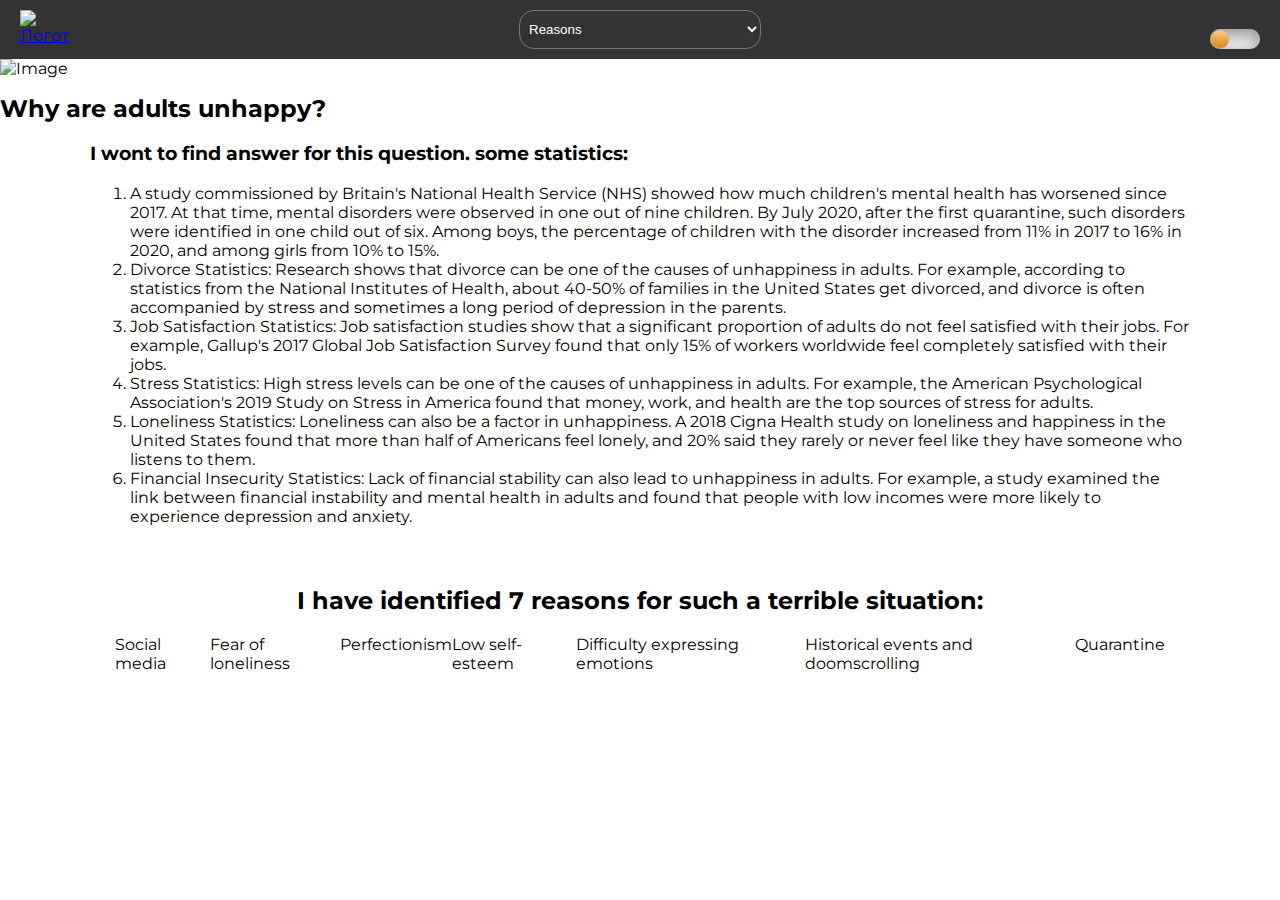
==== index.html @ 1b866ad2 "debag" ====
<!DOCTYPE html>
<html lang="en">
  <head>
    <meta charset="UTF-8" />
    <meta name="viewport" content="width=device-width, initial-scale=1.0" />
    <link rel="stylesheet" href="normalize.css" />
    <link
      href="https://fonts.googleapis.com/css2?family=Montserrat:ital,wght@0,100..900;1,100..900&display=swap"
      rel="stylesheet"
    />
    <link rel="stylesheet" href="style.css" />
    <link rel="icon" href="img/favicon2.png" type="image/png" />

    <script src="https://unpkg.com/scrollreveal"></script>

    <title>Home</title>
  </head>
  <body>
    <header>
      <div class="header_logo">
        <a href="index.html"
          ><img src="img/header_logo.png" alt="Логотип" class="logo"
        /></a>
      </div>
      <div class="header__menu">
        <select
          class="header__select"
          onchange="window.open(this.value,'_blank')"
        >
          <option value="#" class="header__select__name">Reasons</option>
          <option value="page/social.html">Social media</option>
          <option value="page/loneliness.html">Fear of loneliness</option>
          <option value="page/perfectionism.html">Perfectionism</option>
          <option value="page/selfEsteem.html">Low self-esteem</option>
          <option value="page/emotions.html">
            Difficulty expressing emotions
          </option>
          <option value="page/events.html">
            Historical events and doomscrolling
          </option>
        </select>
      </div>
      <div class="toggle-container">
        <input type="checkbox" id="darkModeToggle" />
        <label for="darkModeToggle"></label>
      </div>
    </header>
    <div class="baner">
      <div class="baner__img">
        <img src="img/img1.png" alt="Image" />
      </div>
      <div class="baner__text">
        <h1>Why are adults unhappy?</h1>
      </div>
    </div>

    <div class="main">
      <div class="block">
        <h3 class="block__header">
          I wont to find answer for this question. some statistics:
        </h3>
        <ol class="block__list">
          <li>
            A study commissioned by Britain's National Health Service (NHS)
            showed how much children's mental health has worsened since 2017. At
            that time, mental disorders were observed in one out of nine
            children. By July 2020, after the first quarantine, such disorders
            were identified in one child out of six. Among boys, the percentage
            of children with the disorder increased from 11% in 2017 to 16% in
            2020, and among girls from 10% to 15%.
          </li>
          <li>
            Divorce Statistics: Research shows that divorce can be one of the
            causes of unhappiness in adults. For example, according to
            statistics from the National Institutes of Health, about 40-50% of
            families in the United States get divorced, and divorce is often
            accompanied by stress and sometimes a long period of depression in
            the parents.
          </li>
          <li>
            Job Satisfaction Statistics: Job satisfaction studies show that a
            significant proportion of adults do not feel satisfied with their
            jobs. For example, Gallup's 2017 Global Job Satisfaction Survey
            found that only 15% of workers worldwide feel completely satisfied
            with their jobs.
          </li>
          <li>
            Stress Statistics: High stress levels can be one of the causes of
            unhappiness in adults. For example, the American Psychological
            Association's 2019 Study on Stress in America found that money,
            work, and health are the top sources of stress for adults.
          </li>
          <li>
            Loneliness Statistics: Loneliness can also be a factor in
            unhappiness. A 2018 Cigna Health study on loneliness and happiness
            in the United States found that more than half of Americans feel
            lonely, and 20% said they rarely or never feel like they have
            someone who listens to them.
          </li>
          <li>
            Financial Insecurity Statistics: Lack of financial stability can
            also lead to unhappiness in adults. For example, a study examined
            the link between financial instability and mental health in adults
            and found that people with low incomes were more likely to
            experience depression and anxiety.
          </li>
        </ol>
      </div>

      <div class="sections">
        <h2 class="sections__text">
          I have identified 7 reasons for such a terrible situation:
        </h2>
        <div class="sections__list">
          <a href="page/social.html" class="section">Social media</a>
          <a href="page/loneliness.html" class="section">Fear of loneliness</a>
          <a href="page/perfectionism.html" class="section">Perfectionism</a>
          <a href="page/selfEsteem.html" class="section">Low self-esteem</a>
          <a href="page/emotions.html" class="section"
            >Difficulty expressing emotions</a
          >
          <a href="page/events.html" class="section"
            >Historical events and doomscrolling</a
          >
          <a href="page/quarantine.html" class="section">Quarantine</a>
        </div>
      </div>
    </div>
    <script src="script.js"></script>
  </body>
</html>
---- style.css ----
html.sr .load-hidden {
  visibility: hidden;
}

body {
  font-family: "Montserrat", sans-serif;
  font-optical-sizing: auto;
  font-weight: 400;
  font-style: normal;
  margin: 0;
  padding: 0;
  transition: background-color 0.5s ease;
}

img {
  max-width: 100%;
}

/* Header */

header {
  background-color: #333;
  color: #fff;
  padding: 10px 20px;
  display: flex;
  justify-content: space-between;
}
.header_logo {
  max-width: 50px;
  height: auto;
  cursor: pointer;
}

.header__menu {
  display: flex;
}
.header__select {
  background-color: #333;
  color: #fff;
  border-radius: 15px;
  padding: 5px;
}

.header__select option {
  margin-bottom: 10px;
}

/* dark mode */

.toggle-container label {
  width: 50px;
  height: 20px;
  position: relative;
  display: block;
  background: #ebebeb;
  border-radius: 200px;
  box-shadow: inset 0px 5px 15px rgba(0, 0, 0, 0.4),
    inset 0px -5px 15px rgba(255, 255, 255, 0.4);
  cursor: pointer;
  transition: 0.3s;
}
.toggle-container label:after {
  content: "";
  width: 18px;
  height: 18px;
  position: absolute;
  top: 1px;
  left: 1px;
  background: linear-gradient(180deg, #ffcc89, #d8860b);
  border-radius: 180px;
  box-shadow: 0px 1px 1px rgba(0, 0, 0, 0.2);
  transition: 0.3s;
}
.toggle-container input {
  width: 0;
  height: 0;
  visibility: hidden;
}

.toggle-container input:checked + label {
  background: #242424;
}

.toggle-container input:checked + label:after {
  left: 49px;
  transform: translateX(-100%);
  background: linear-gradient(180deg, #777, #3a3a3a);
}
.dark-mode {
  background-color: #222;
  color: #fff;
}
.dark-mode a {
  color: white;
}

/* main */
.main {
  max-width: 1100px;
  margin: 0 auto;
}

/* banner */
.baner {
}
.baner__img {
  height: auto;
}
.baner__img img {
  width: 100%;
}

.baner__text {
  color: black;
  z-index: 2;
}

@media screen {
  .baner__text {
    font-size: 12px;
  }
}

/* statistics */
.statistics {
  padding: 25px;
}
.statistics ol {
  max-width: 70%;
}
.statistics li {
  font-size: 16px;
  margin-bottom: 10px;
  line-height: 24px;
}

/* sections */

.sections {
  padding: 25px;
}
.sections__text {
  text-align: center;
}
.sections__list {
  display: flex;
  justify-content: space-between;
  margin: 20px 0;
}

.section {
  color: black;
  text-decoration: none;
  transition: text-decoration 0.5s ease;
}

.section:hover {
  text-decoration: underline;
}

/* block text */
.block-text {
  margin-top: 50px;
  line-height: 24px;
  letter-spacing: 0%;
  text-align: left;
}
.block-text h2 {
  font-size: 26px;
}
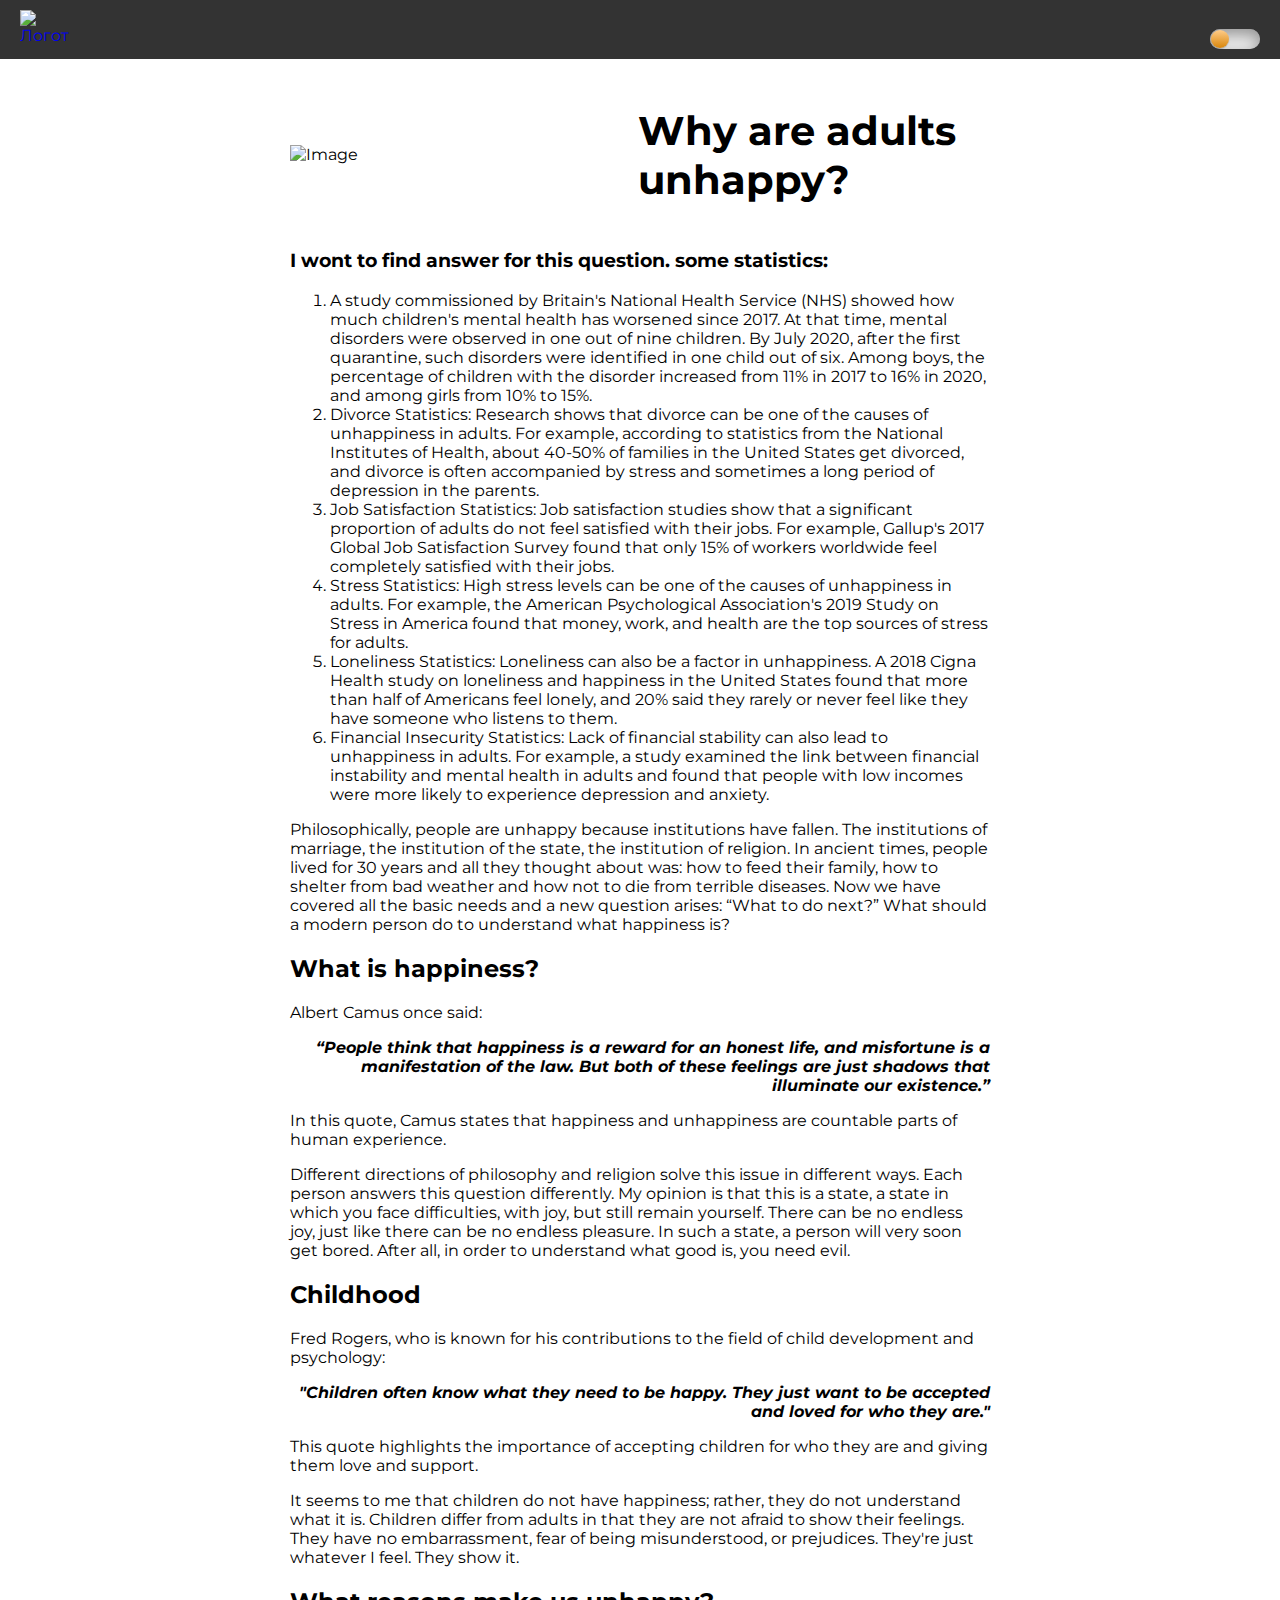
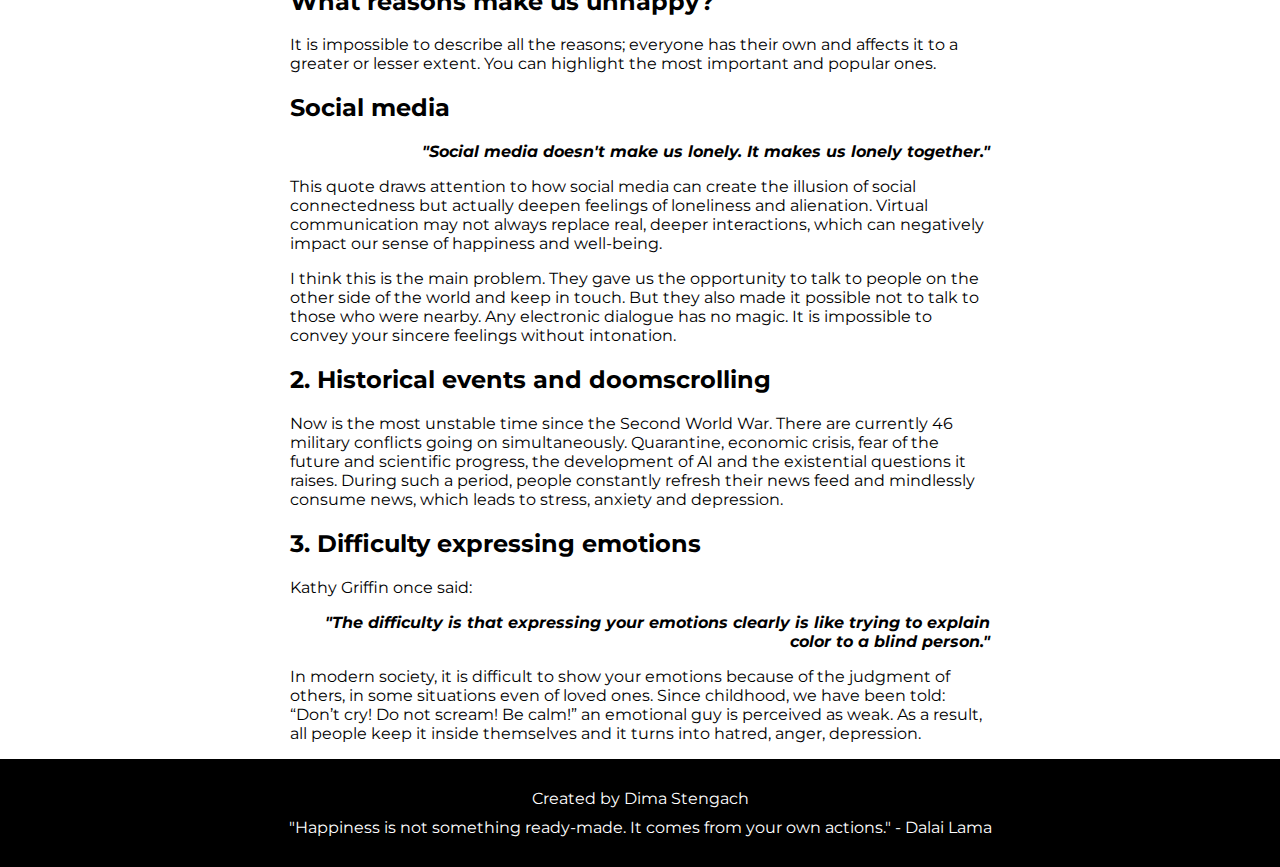
==== commit baba6c8e: "add new item" ====
--- a/index.html
+++ b/index.html
@@ -22,39 +22,21 @@
           ><img src="img/header_logo.png" alt="Логотип" class="logo"
         /></a>
       </div>
-      <div class="header__menu">
-        <select
-          class="header__select"
-          onchange="window.open(this.value,'_blank')"
-        >
-          <option value="#" class="header__select__name">Reasons</option>
-          <option value="page/social.html">Social media</option>
-          <option value="page/loneliness.html">Fear of loneliness</option>
-          <option value="page/perfectionism.html">Perfectionism</option>
-          <option value="page/selfEsteem.html">Low self-esteem</option>
-          <option value="page/emotions.html">
-            Difficulty expressing emotions
-          </option>
-          <option value="page/events.html">
-            Historical events and doomscrolling
-          </option>
-        </select>
-      </div>
       <div class="toggle-container">
         <input type="checkbox" id="darkModeToggle" />
         <label for="darkModeToggle"></label>
       </div>
     </header>
-    <div class="baner">
-      <div class="baner__img">
-        <img src="img/img1.png" alt="Image" />
-      </div>
-      <div class="baner__text">
-        <h1>Why are adults unhappy?</h1>
-      </div>
-    </div>
-
     <div class="main">
+      <div class="baner">
+        <div class="baner__img">
+          <img src="img/img1.png" alt="Image" />
+        </div>
+        <div class="baner__text">
+          <h1>Why are adults unhappy?</h1>
+        </div>
+      </div>
+
       <div class="block">
         <h3 class="block__header">
           I wont to find answer for this question. some statistics:
@@ -106,26 +88,116 @@
           </li>
         </ol>
       </div>
-
-      <div class="sections">
-        <h2 class="sections__text">
-          I have identified 7 reasons for such a terrible situation:
-        </h2>
-        <div class="sections__list">
-          <a href="page/social.html" class="section">Social media</a>
-          <a href="page/loneliness.html" class="section">Fear of loneliness</a>
-          <a href="page/perfectionism.html" class="section">Perfectionism</a>
-          <a href="page/selfEsteem.html" class="section">Low self-esteem</a>
-          <a href="page/emotions.html" class="section"
-            >Difficulty expressing emotions</a
-          >
-          <a href="page/events.html" class="section"
-            >Historical events and doomscrolling</a
-          >
-          <a href="page/quarantine.html" class="section">Quarantine</a>
-        </div>
+      <div class="text">
+        <p class="text-item">
+          Philosophically, people are unhappy because institutions have fallen.
+          The institutions of marriage, the institution of the state, the
+          institution of religion. In ancient times, people lived for 30 years
+          and all they thought about was: how to feed their family, how to
+          shelter from bad weather and how not to die from terrible diseases.
+          Now we have covered all the basic needs and a new question arises:
+          “What to do next?” What should a modern person do to understand what
+          happiness is?
+        </p>
+
+        <h2 class="text-title">What is happiness?</h2>
+        <p class="text-item">Albert Camus once said:</p>
+        <p class="text-item-i">
+          “People think that happiness is a reward for an honest life, and
+          misfortune is a manifestation of the law. But both of these feelings
+          are just shadows that illuminate our existence.”
+        </p>
+        <p class="text-item">
+          In this quote, Camus states that happiness and unhappiness are
+          countable parts of human experience.
+        </p>
+        <p class="text-item">
+          Different directions of philosophy and religion solve this issue in
+          different ways. Each person answers this question differently. My
+          opinion is that this is a state, a state in which you face
+          difficulties, with joy, but still remain yourself. There can be no
+          endless joy, just like there can be no endless pleasure. In such a
+          state, a person will very soon get bored. After all, in order to
+          understand what good is, you need evil.
+        </p>
+        <h2 class="text-title">Childhood</h2>
+        <p class="text-item">
+          Fred Rogers, who is known for his contributions to the field of child
+          development and psychology:
+        </p>
+        <p class="text-item-i">
+          "Children often know what they need to be happy. They just want to be
+          accepted and loved for who they are."
+        </p>
+        <p class="text-item">
+          This quote highlights the importance of accepting children for who
+          they are and giving them love and support.
+        </p>
+        <p class="text-item">
+          It seems to me that children do not have happiness; rather, they do
+          not understand what it is. Children differ from adults in that they
+          are not afraid to show their feelings. They have no embarrassment,
+          fear of being misunderstood, or prejudices. They're just whatever I
+          feel. They show it.
+        </p>
+        <h2 class="text-title">What reasons make us unhappy?</h2>
+        <p class="text-item">
+          It is impossible to describe all the reasons; everyone has their own
+          and affects it to a greater or lesser extent. You can highlight the
+          most important and popular ones.
+        </p>
+        <h2 class="text-title">Social media</h2>
+        <p class="text-item-i">
+          "Social media doesn't make us lonely. It makes us lonely together."
+        </p>
+        <p class="text-item">
+          This quote draws attention to how social media can create the illusion
+          of social connectedness but actually deepen feelings of loneliness and
+          alienation. Virtual communication may not always replace real, deeper
+          interactions, which can negatively impact our sense of happiness and
+          well-being.
+        </p>
+        <p class="text-item">
+          I think this is the main problem. They gave us the opportunity to talk
+          to people on the other side of the world and keep in touch. But they
+          also made it possible not to talk to those who were nearby. Any
+          electronic dialogue has no magic. It is impossible to convey your
+          sincere feelings without intonation.
+        </p>
+        <h2 class="text-title">2. Historical events and doomscrolling</h2>
+        <p class="text-item">
+          Now is the most unstable time since the Second World War. There are
+          currently 46 military conflicts going on simultaneously. Quarantine,
+          economic crisis, fear of the future and scientific progress, the
+          development of AI and the existential questions it raises. During such
+          a period, people constantly refresh their news feed and mindlessly
+          consume news, which leads to stress, anxiety and depression.
+        </p>
+        <h2 class="text-title">3. Difficulty expressing emotions</h2>
+        <p class="text-item">Kathy Griffin once said:</p>
+        <p class="text-item-i">
+          "The difficulty is that expressing your emotions clearly is like
+          trying to explain color to a blind person."
+        </p>
+
+        <p class="text-item">
+          In modern society, it is difficult to show your emotions because of
+          the judgment of others, in some situations even of loved ones. Since
+          childhood, we have been told: “Don’t cry! Do not scream! Be calm!” an
+          emotional guy is perceived as weak. As a result, all people keep it
+          inside themselves and it turns into hatred, anger, depression.
+        </p>
       </div>
     </div>
+    <footer>
+      <div class="footer-content">
+        <p>Created by Dima Stengach</p>
+        <p>
+          "Happiness is not something ready-made. It comes from your own
+          actions." - Dalai Lama
+        </p>
+      </div>
+    </footer>
     <script src="script.js"></script>
   </body>
 </html>
--- a/style.css
+++ b/style.css
@@ -16,6 +16,25 @@
   max-width: 100%;
 }
 
+a {
+  text-decoration: none;
+}
+
+/* Стилизация полосы прокрутки */
+::-webkit-scrollbar {
+  width: 10px; /* Ширина скроллбара */
+}
+
+/* Оформление ползунка скроллбара */
+::-webkit-scrollbar-thumb {
+  background-color: #666; /* Цвет ползунка */
+  border-radius: 5px; /* Закругление углов */
+}
+
+/* Оформление трека скроллбара */
+::-webkit-scrollbar-track {
+  background-color: #999; /* Цвет трека */
+}
 /* Header */
 
 header {
@@ -24,25 +43,12 @@
   padding: 10px 20px;
   display: flex;
   justify-content: space-between;
+  margin-bottom: 20px;
 }
 .header_logo {
   max-width: 50px;
   height: auto;
   cursor: pointer;
-}
-
-.header__menu {
-  display: flex;
-}
-.header__select {
-  background-color: #333;
-  color: #fff;
-  border-radius: 15px;
-  padding: 5px;
-}
-
-.header__select option {
-  margin-bottom: 10px;
 }
 
 /* dark mode */
@@ -96,29 +102,27 @@
 
 /* main */
 .main {
-  max-width: 1100px;
+  max-width: 700px;
   margin: 0 auto;
 }
 
 /* banner */
 .baner {
+  display: flex;
+  align-items: center;
 }
 .baner__img {
   height: auto;
+  width: 70%;
+  margin-right: 30px;
 }
 .baner__img img {
   width: 100%;
 }
 
 .baner__text {
-  color: black;
   z-index: 2;
-}
-
-@media screen {
-  .baner__text {
-    font-size: 12px;
-  }
+  font-size: 20px;
 }
 
 /* statistics */
@@ -146,16 +150,17 @@
   display: flex;
   justify-content: space-between;
   margin: 20px 0;
+  flex-wrap: wrap;
 }
 
 .section {
-  color: black;
+  color: white;
   text-decoration: none;
   transition: text-decoration 0.5s ease;
-}
-
-.section:hover {
-  text-decoration: underline;
+  margin: 0 10px 15px 10px;
+  background-color: #666;
+  padding: 8px;
+  border-radius: 20px;
 }
 
 /* block text */
@@ -168,3 +173,67 @@
 .block-text h2 {
   font-size: 26px;
 }
+
+/* block text */
+.text-title {
+}
+
+.text-item {
+}
+.text-item-i {
+  font-style: italic;
+  text-align: right;
+  font-weight: bold;
+}
+
+footer {
+  font-family: "Montserrat", sans-serif;
+  background-color: black;
+  color: white;
+  padding: 20px;
+}
+
+.footer-content {
+  text-align: center;
+}
+
+.footer-content p {
+  margin: 10px 0;
+}
+
+/* Стили для мобильных устройств */
+@media screen and (max-width: 767px) {
+  .main {
+    max-width: 400px;
+    padding: 0 10px;
+  }
+
+  .header__select {
+    width: 150px;
+  }
+  .baner__text {
+    font-size: 12px;
+  }
+}
+
+/* Стили для планшетов */
+@media screen and (min-width: 768px) and (max-width: 1023px) {
+  .main {
+    max-width: 600px;
+  }
+  .header__select {
+    width: 200px;
+  }
+  .baner__text {
+    font-size: 15px;
+  }
+}
+/* Стили для ноутбуков */
+@media screen and (min-width: 1024px) and (max-width: 1439px) {
+  /* Ваш CSS код для ноутбуков */
+}
+
+/* Стили для десктопов */
+@media screen and (min-width: 1440px) {
+  /* Ваш CSS код для десктопов */
+}
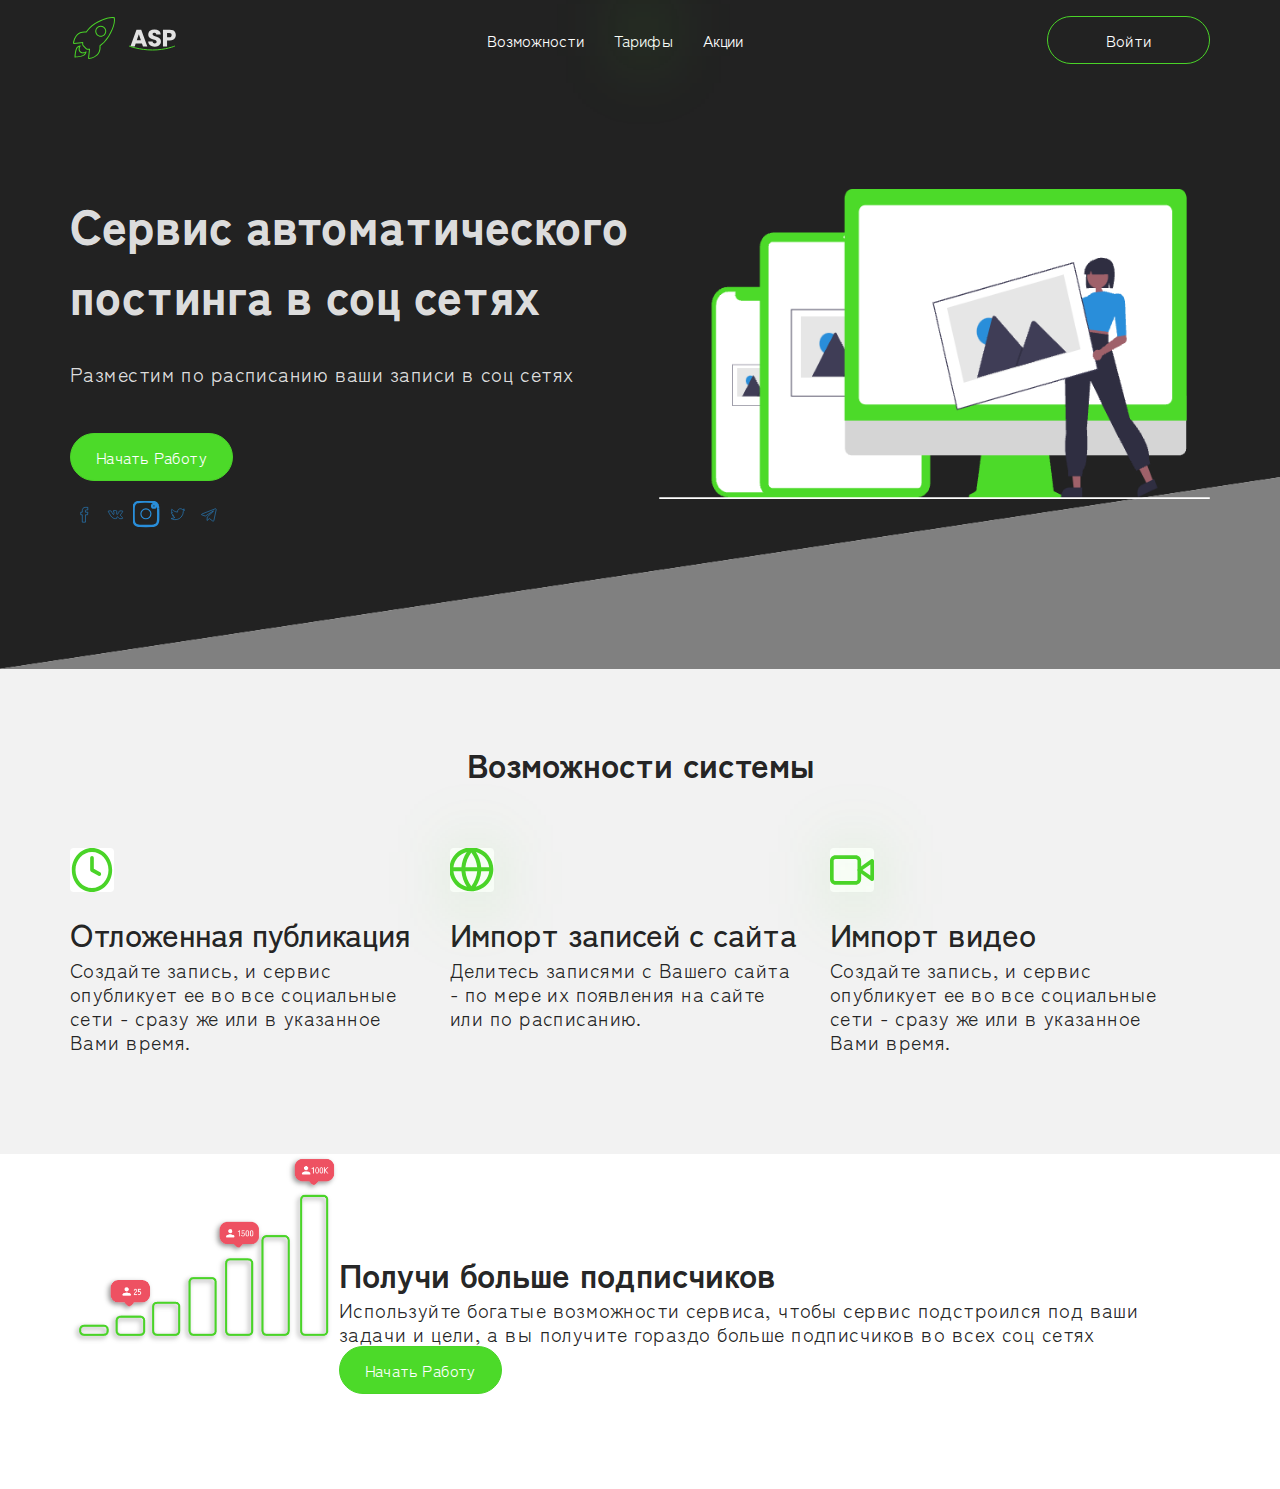
==== commit 41097ced: "new project" ====
--- a/index.html
+++ b/index.html
@@ -3,201 +3,123 @@
   <head>
     <meta charset="UTF-8" />
     <meta name="viewport" content="width=device-width, initial-scale=1.0" />
-    <link rel="stylesheet" href="normalize.css" />
+    <link rel="stylesheet" href="css/normalize.css" />
     <link
       href="https://fonts.googleapis.com/css2?family=Montserrat:ital,wght@0,100..900;1,100..900&display=swap"
       rel="stylesheet"
     />
-    <link rel="stylesheet" href="style.css" />
-    <link rel="icon" href="img/favicon2.png" type="image/png" />
-
-    <script src="https://unpkg.com/scrollreveal"></script>
-
+    <link rel="stylesheet" href="css/style.css" />
+    <link rel="icon" href="img/icon_rocket.svg" type="image/png" />
     <title>Home</title>
   </head>
   <body>
-    <header>
-      <div class="header_logo">
-        <a href="index.html"
-          ><img src="img/header_logo.png" alt="Логотип" class="logo"
-        /></a>
-      </div>
-      <div class="toggle-container">
-        <input type="checkbox" id="darkModeToggle" />
-        <label for="darkModeToggle"></label>
-      </div>
-    </header>
-    <div class="main">
-      <div class="baner">
-        <div class="baner__img">
-          <img src="img/img1.png" alt="Image" />
-        </div>
-        <div class="baner__text">
-          <h1>Why are adults unhappy?</h1>
+    <div class="bg">
+      <div class="wrapper">
+        <header>
+          <div class="header__logo">
+            <a href="#" class="header__logo__link">
+              <img src="img/Logo.svg" alt="Logo" />
+            </a>
+          </div>
+          <nav class="header__nav">
+            <a href="#" class="header__nav-item">Возможности</a>
+            <a href="#" class="header__nav-item">Тарифы</a>
+            <a href="#" class="header__nav-item">Акции</a>
+          </nav>
+          <a href="#" class="button">Войти</a>
+        </header>
+        <div class="banner">
+          <div class="banner__content">
+            <h2 class="banner__title">
+              Сервис автоматического постинга в соц сетях
+            </h2>
+            <h3 class="banner__subtitle">
+              Разместим по расписанию ваши записи в соц сетях
+            </h3>
+            <a href="#" class="button button-green">Начать Работу</a>
+            <div class="banner__social">
+              <a href="#" class="banner__social-link">
+                <img src="img/facebook.svg" alt="social-link" />
+              </a>
+              <a href="#" class="banner__social-link">
+                <img src="img/wk.svg" alt="social-link" />
+              </a>
+              <a href="#" class="banner__social-link">
+                <img src="img/Instagram.svg" alt="social-link" />
+              </a>
+              <a href="#" class="banner__social-link">
+                <img src="img/twitter.svg" alt="social-link" />
+              </a>
+              <a href="#" class="banner__social-link">
+                <img src="img/telegram.svg" alt="social-link" />
+              </a>
+            </div>
+          </div>
+          <div class="banner__img">
+            <img src="img/banner-picture.png" alt="banner-picture" />
+          </div>
         </div>
       </div>
-
-      <div class="block">
-        <h3 class="block__header">
-          I wont to find answer for this question. some statistics:
-        </h3>
-        <ol class="block__list">
-          <li>
-            A study commissioned by Britain's National Health Service (NHS)
-            showed how much children's mental health has worsened since 2017. At
-            that time, mental disorders were observed in one out of nine
-            children. By July 2020, after the first quarantine, such disorders
-            were identified in one child out of six. Among boys, the percentage
-            of children with the disorder increased from 11% in 2017 to 16% in
-            2020, and among girls from 10% to 15%.
-          </li>
-          <li>
-            Divorce Statistics: Research shows that divorce can be one of the
-            causes of unhappiness in adults. For example, according to
-            statistics from the National Institutes of Health, about 40-50% of
-            families in the United States get divorced, and divorce is often
-            accompanied by stress and sometimes a long period of depression in
-            the parents.
-          </li>
-          <li>
-            Job Satisfaction Statistics: Job satisfaction studies show that a
-            significant proportion of adults do not feel satisfied with their
-            jobs. For example, Gallup's 2017 Global Job Satisfaction Survey
-            found that only 15% of workers worldwide feel completely satisfied
-            with their jobs.
-          </li>
-          <li>
-            Stress Statistics: High stress levels can be one of the causes of
-            unhappiness in adults. For example, the American Psychological
-            Association's 2019 Study on Stress in America found that money,
-            work, and health are the top sources of stress for adults.
-          </li>
-          <li>
-            Loneliness Statistics: Loneliness can also be a factor in
-            unhappiness. A 2018 Cigna Health study on loneliness and happiness
-            in the United States found that more than half of Americans feel
-            lonely, and 20% said they rarely or never feel like they have
-            someone who listens to them.
-          </li>
-          <li>
-            Financial Insecurity Statistics: Lack of financial stability can
-            also lead to unhappiness in adults. For example, a study examined
-            the link between financial instability and mental health in adults
-            and found that people with low incomes were more likely to
-            experience depression and anxiety.
-          </li>
-        </ol>
-      </div>
-      <div class="text">
-        <p class="text-item">
-          Philosophically, people are unhappy because institutions have fallen.
-          The institutions of marriage, the institution of the state, the
-          institution of religion. In ancient times, people lived for 30 years
-          and all they thought about was: how to feed their family, how to
-          shelter from bad weather and how not to die from terrible diseases.
-          Now we have covered all the basic needs and a new question arises:
-          “What to do next?” What should a modern person do to understand what
-          happiness is?
-        </p>
-
-        <h2 class="text-title">What is happiness?</h2>
-        <p class="text-item">Albert Camus once said:</p>
-        <p class="text-item-i">
-          “People think that happiness is a reward for an honest life, and
-          misfortune is a manifestation of the law. But both of these feelings
-          are just shadows that illuminate our existence.”
-        </p>
-        <p class="text-item">
-          In this quote, Camus states that happiness and unhappiness are
-          countable parts of human experience.
-        </p>
-        <p class="text-item">
-          Different directions of philosophy and religion solve this issue in
-          different ways. Each person answers this question differently. My
-          opinion is that this is a state, a state in which you face
-          difficulties, with joy, but still remain yourself. There can be no
-          endless joy, just like there can be no endless pleasure. In such a
-          state, a person will very soon get bored. After all, in order to
-          understand what good is, you need evil.
-        </p>
-        <h2 class="text-title">Childhood</h2>
-        <p class="text-item">
-          Fred Rogers, who is known for his contributions to the field of child
-          development and psychology:
-        </p>
-        <p class="text-item-i">
-          "Children often know what they need to be happy. They just want to be
-          accepted and loved for who they are."
-        </p>
-        <p class="text-item">
-          This quote highlights the importance of accepting children for who
-          they are and giving them love and support.
-        </p>
-        <p class="text-item">
-          It seems to me that children do not have happiness; rather, they do
-          not understand what it is. Children differ from adults in that they
-          are not afraid to show their feelings. They have no embarrassment,
-          fear of being misunderstood, or prejudices. They're just whatever I
-          feel. They show it.
-        </p>
-        <h2 class="text-title">What reasons make us unhappy?</h2>
-        <p class="text-item">
-          It is impossible to describe all the reasons; everyone has their own
-          and affects it to a greater or lesser extent. You can highlight the
-          most important and popular ones.
-        </p>
-        <h2 class="text-title">Social media</h2>
-        <p class="text-item-i">
-          "Social media doesn't make us lonely. It makes us lonely together."
-        </p>
-        <p class="text-item">
-          This quote draws attention to how social media can create the illusion
-          of social connectedness but actually deepen feelings of loneliness and
-          alienation. Virtual communication may not always replace real, deeper
-          interactions, which can negatively impact our sense of happiness and
-          well-being.
-        </p>
-        <p class="text-item">
-          I think this is the main problem. They gave us the opportunity to talk
-          to people on the other side of the world and keep in touch. But they
-          also made it possible not to talk to those who were nearby. Any
-          electronic dialogue has no magic. It is impossible to convey your
-          sincere feelings without intonation.
-        </p>
-        <h2 class="text-title">2. Historical events and doomscrolling</h2>
-        <p class="text-item">
-          Now is the most unstable time since the Second World War. There are
-          currently 46 military conflicts going on simultaneously. Quarantine,
-          economic crisis, fear of the future and scientific progress, the
-          development of AI and the existential questions it raises. During such
-          a period, people constantly refresh their news feed and mindlessly
-          consume news, which leads to stress, anxiety and depression.
-        </p>
-        <h2 class="text-title">3. Difficulty expressing emotions</h2>
-        <p class="text-item">Kathy Griffin once said:</p>
-        <p class="text-item-i">
-          "The difficulty is that expressing your emotions clearly is like
-          trying to explain color to a blind person."
-        </p>
-
-        <p class="text-item">
-          In modern society, it is difficult to show your emotions because of
-          the judgment of others, in some situations even of loved ones. Since
-          childhood, we have been told: “Don’t cry! Do not scream! Be calm!” an
-          emotional guy is perceived as weak. As a result, all people keep it
-          inside themselves and it turns into hatred, anger, depression.
-        </p>
+    </div>
+    <div class="features">
+      <div class="wrapper">
+        <h2 class="features__title">Возможности системы</h2>
+        <div class="features__items">
+          <div class="features__item">
+            <div class="features__item-shadow"></div>
+            <div class="features__item-img">
+              <img src="img/clock.svg" alt="clock" />
+            </div>
+            <div class="features__item-title">Отложенная публикация</div>
+            <div class="features__item-text">
+              Создайте запись, и сервис опубликует ее во все социальные сети -
+              сразу же или в указанное Вами время.
+            </div>
+          </div>
+          <div class="features__item">
+            <div class="features__item-img">
+              <div class="features__item-shadow"></div>
+              <img src="img/web.svg" alt="web" />
+            </div>
+            <div class="features__item-title">Импорт записей с сайта</div>
+            <div class="features__item-text">
+              Делитесь записями с Вашего сайта - по мере их появления на сайте
+              или по расписанию.
+            </div>
+          </div>
+          <div class="features__item">
+            <div class="features__item-img">
+              <div class="features__item-shadow"></div>
+              <img src="img/video.svg" alt="clock" />
+            </div>
+            <div class="features__item-title">Импорт видео</div>
+            <div class="features__item-text">
+              Создайте запись, и сервис опубликует ее во все социальные сети -
+              сразу же или в указанное Вами время.
+            </div>
+          </div>
+        </div>
       </div>
     </div>
-    <footer>
-      <div class="footer-content">
-        <p>Created by Dima Stengach</p>
-        <p>
-          "Happiness is not something ready-made. It comes from your own
-          actions." - Dalai Lama
-        </p>
+
+    <div class="info">
+      <div class="wrapper">
+        <div class="info__container">
+          <div class="info__img">
+            <img src="img/info-img.png" alt="info-img" />
+          </div>
+          <div class="info__content">
+            <div class="info__title">Получи больше подписчиков</div>
+            <div class="info__text">
+              Используйте богатые возможности сервиса, чтобы сервис подстроился
+              под ваши задачи и цели, а вы получите гораздо больше подписчиков
+              во всех соц сетях
+            </div>
+            <div class="button button-green">Начать работу</div>
+          </div>
+        </div>
       </div>
-    </footer>
-    <script src="script.js"></script>
+    </div>
+    <script src="scripts/script.js"></script>
   </body>
 </html>
--- a/css/style.css
+++ b/css/style.css
@@ -0,0 +1,237 @@
+@import url("https://fonts.googleapis.com/css2?family=Zen+Kaku+Gothic+New:wght@300;400;500;700;900&display=swap");
+
+body {
+  font-family: "Zen Kaku Gothic New", sans-serif;
+  font-optical-sizing: auto;
+  font-weight: 400;
+  font-style: normal;
+  margin: 0;
+  padding: 0;
+  transition: background-color 0.5s ease;
+  background: #808080;
+}
+
+img {
+  width: 100%;
+}
+
+a {
+  text-decoration: none;
+  color: #ffffff;
+}
+
+h1,
+h2,
+h3,
+h4,
+h5,
+h6 {
+  margin: 0;
+}
+
+/* Стилизация полосы прокрутки */
+::-webkit-scrollbar {
+  width: 10px; /* Ширина скроллбара */
+}
+
+/* Оформление ползунка скроллбара */
+::-webkit-scrollbar-thumb {
+  background-color: #666; /* Цвет ползунка */
+  border-radius: 5px; /* Закругление углов */
+}
+
+/* Оформление трека скроллбара */
+::-webkit-scrollbar-track {
+  background-color: #999; /* Цвет трека */
+}
+
+/* UI UX */
+.wrapper {
+  max-width: 1140px;
+  margin: 0px auto;
+  padding: 0 20px;
+}
+
+.button {
+  border-radius: 50px;
+  border: 1px solid rgb(74, 212, 40);
+  width: 161px;
+  height: 46px;
+  line-height: 28px;
+  letter-spacing: 0.2px;
+  justify-content: center;
+  text-transform: capitalize;
+  color: #ffffff;
+  align-items: center;
+  display: flex;
+}
+
+.button-green {
+  background: rgb(76, 218, 41);
+}
+
+.bg {
+  background-image: url("../img/bg.png");
+  /* Другие свойства */
+  background-size: cover; /* Задает масштабирование фонового изображения */
+  background-position: left bottom; /* Задает позицию фонового изображения */
+}
+
+/* Header */
+header {
+  color: #fff;
+  display: flex;
+  align-items: center;
+  justify-content: space-between;
+  height: 80px;
+}
+
+.header__nav {
+  display: flex;
+}
+.header__nav-item {
+  margin-right: 30px;
+}
+.header__nav-item:last-child {
+  margin-right: 0;
+}
+
+/* banner */
+.banner {
+  display: flex;
+  justify-content: space-around;
+  padding: 109px 0 120px 0;
+}
+.banner__img {
+  width: 641px;
+  height: 360px;
+}
+.banner__content {
+  width: 60%;
+}
+.banner__title {
+  color: rgba(255, 255, 255, 0.87);
+  font-size: 48px;
+  font-weight: 900;
+  line-height: 70px;
+  margin-bottom: 33px;
+}
+.banner__subtitle {
+  color: rgba(255, 255, 255, 0.87);
+  font-size: 20px;
+  font-weight: 400;
+  line-height: 24px;
+  letter-spacing: 0.44px;
+  margin-bottom: 47px;
+}
+
+.banner__social {
+  margin-top: 20px;
+}
+
+.banner__social-link {
+  width: 50px;
+  height: 50px;
+}
+
+.banner__social-link img {
+  width: auto;
+  height: 27px;
+}
+
+/* features */
+
+.features {
+  padding: 70px 0 100px 0;
+  background: rgb(242, 242, 242);
+}
+.features__title {
+  color: rgba(0, 0, 0, 0.87);
+  font-size: 34px;
+  font-weight: 700;
+  line-height: 49px;
+  text-align: center;
+  margin-bottom: 60px;
+}
+.features__items {
+  display: flex;
+}
+.features__item {
+  width: 350px;
+  margin-right: 30px;
+}
+.features__item:last-child {
+  margin-right: 0;
+}
+
+.features__item-shadow {
+  position: absolute;
+  top: 0;
+  left: 50%;
+  width: 7px;
+  height: 60px;
+  filter: blur(35px);
+  background: rgb(74, 212, 40);
+  z-index: 0;
+}
+
+.features__item-img {
+  position: relative;
+  width: 44px;
+  height: 44px;
+  border-radius: 4px;
+  background: rgb(255, 255, 255);
+  display: flex; /* Используем flexbox */
+  justify-content: center; /* Выравниваем по горизонтали по центру */
+  align-items: center;
+  z-index: 1;
+}
+
+.features__item-title {
+  margin-top: 17px;
+  color: rgba(0, 0, 0, 0.87);
+  font-size: 32px;
+  font-weight: 500;
+  line-height: 152.34%;
+  letter-spacing: 0%;
+}
+.features__item-text {
+  color: rgba(0, 0, 0, 0.87);
+  font-size: 20px;
+  font-weight: 400;
+  line-height: 24px;
+  letter-spacing: 0.44px;
+}
+
+/* info */
+.info {
+  background: rgb(255, 255, 255);
+}
+.info__container {
+  display: flex;
+  align-items: center;
+}
+.info__img {
+  width: 482px;
+  height: 335px;
+}
+.info__content {
+}
+.info__title {
+  color: rgba(0, 0, 0, 0.87);
+  font-size: 34px;
+  font-weight: 700;
+  line-height: 49px;
+  letter-spacing: 0%;
+}
+.info__text {
+  color: rgba(0, 0, 0, 0.87);
+  font-size: 20px;
+  font-weight: 400;
+  line-height: 24px;
+  letter-spacing: 0.44px;
+}
+.button {
+}
+.button-green {
+}
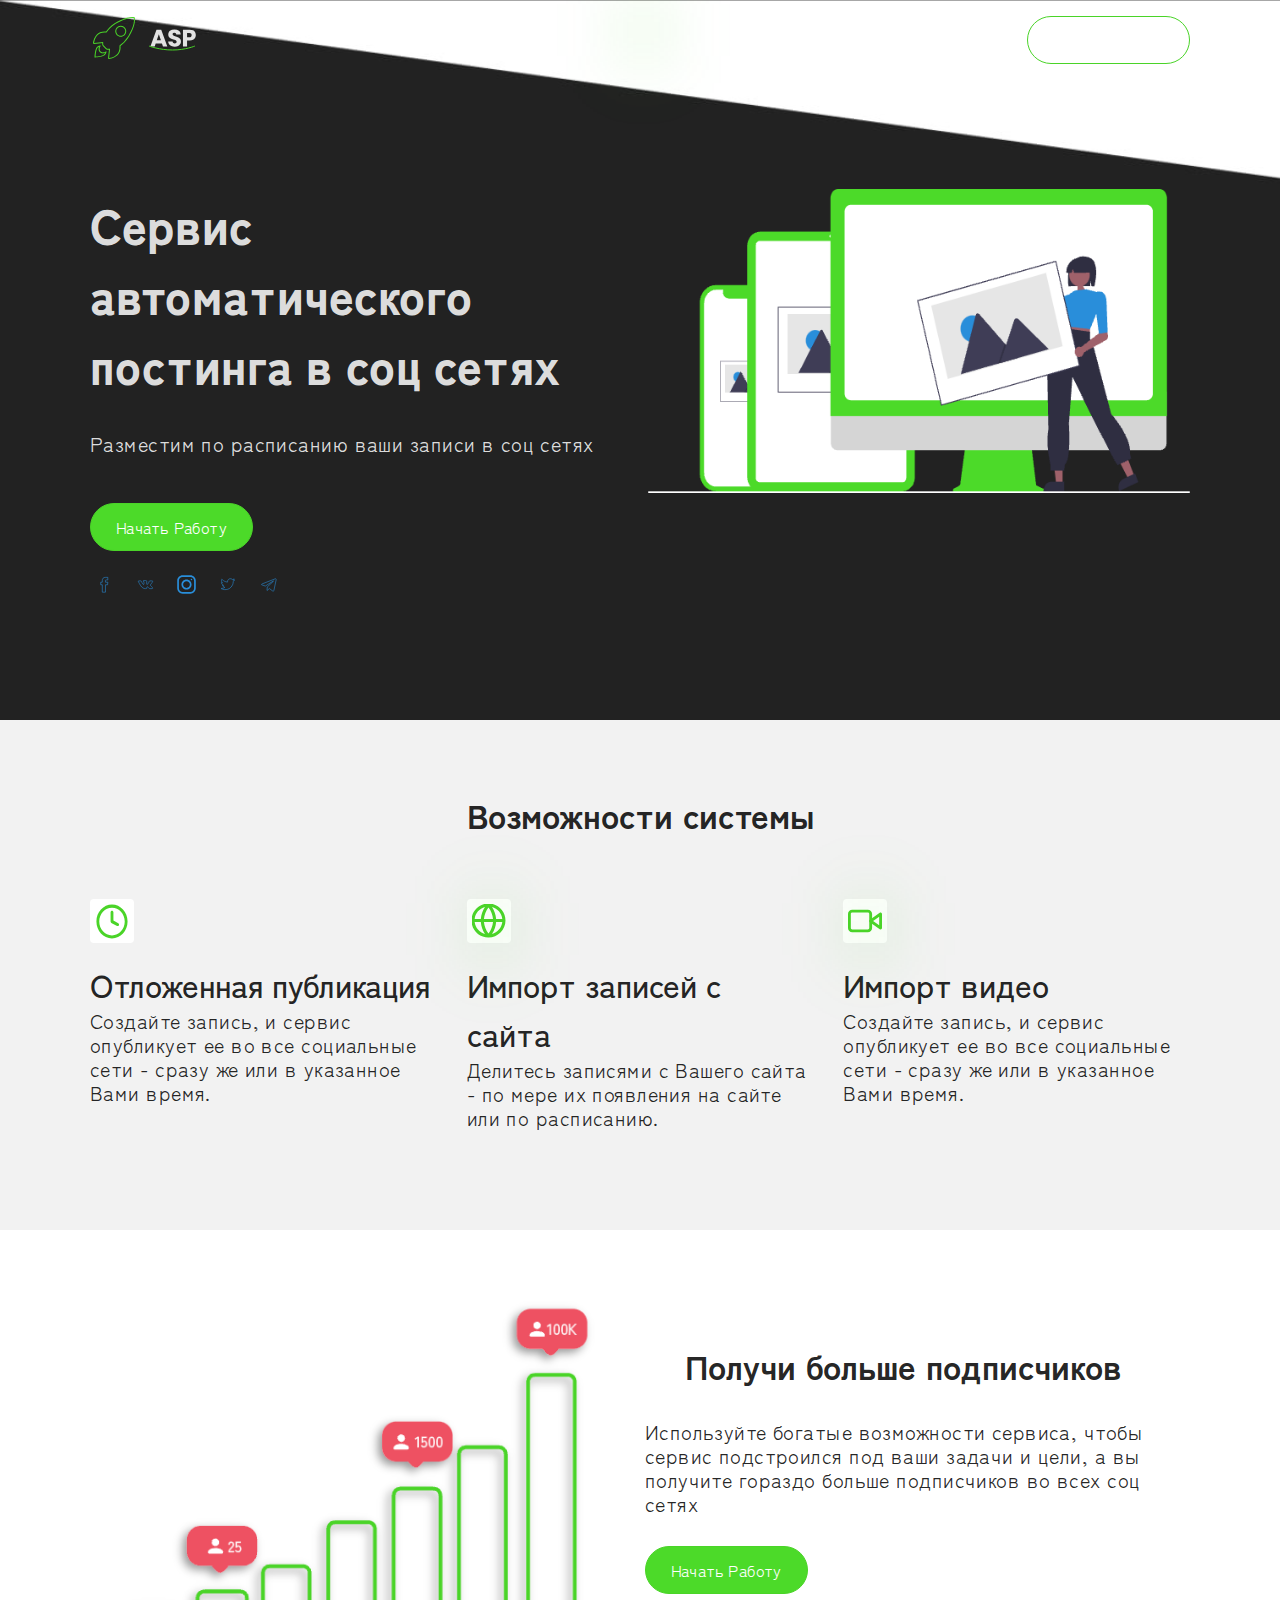
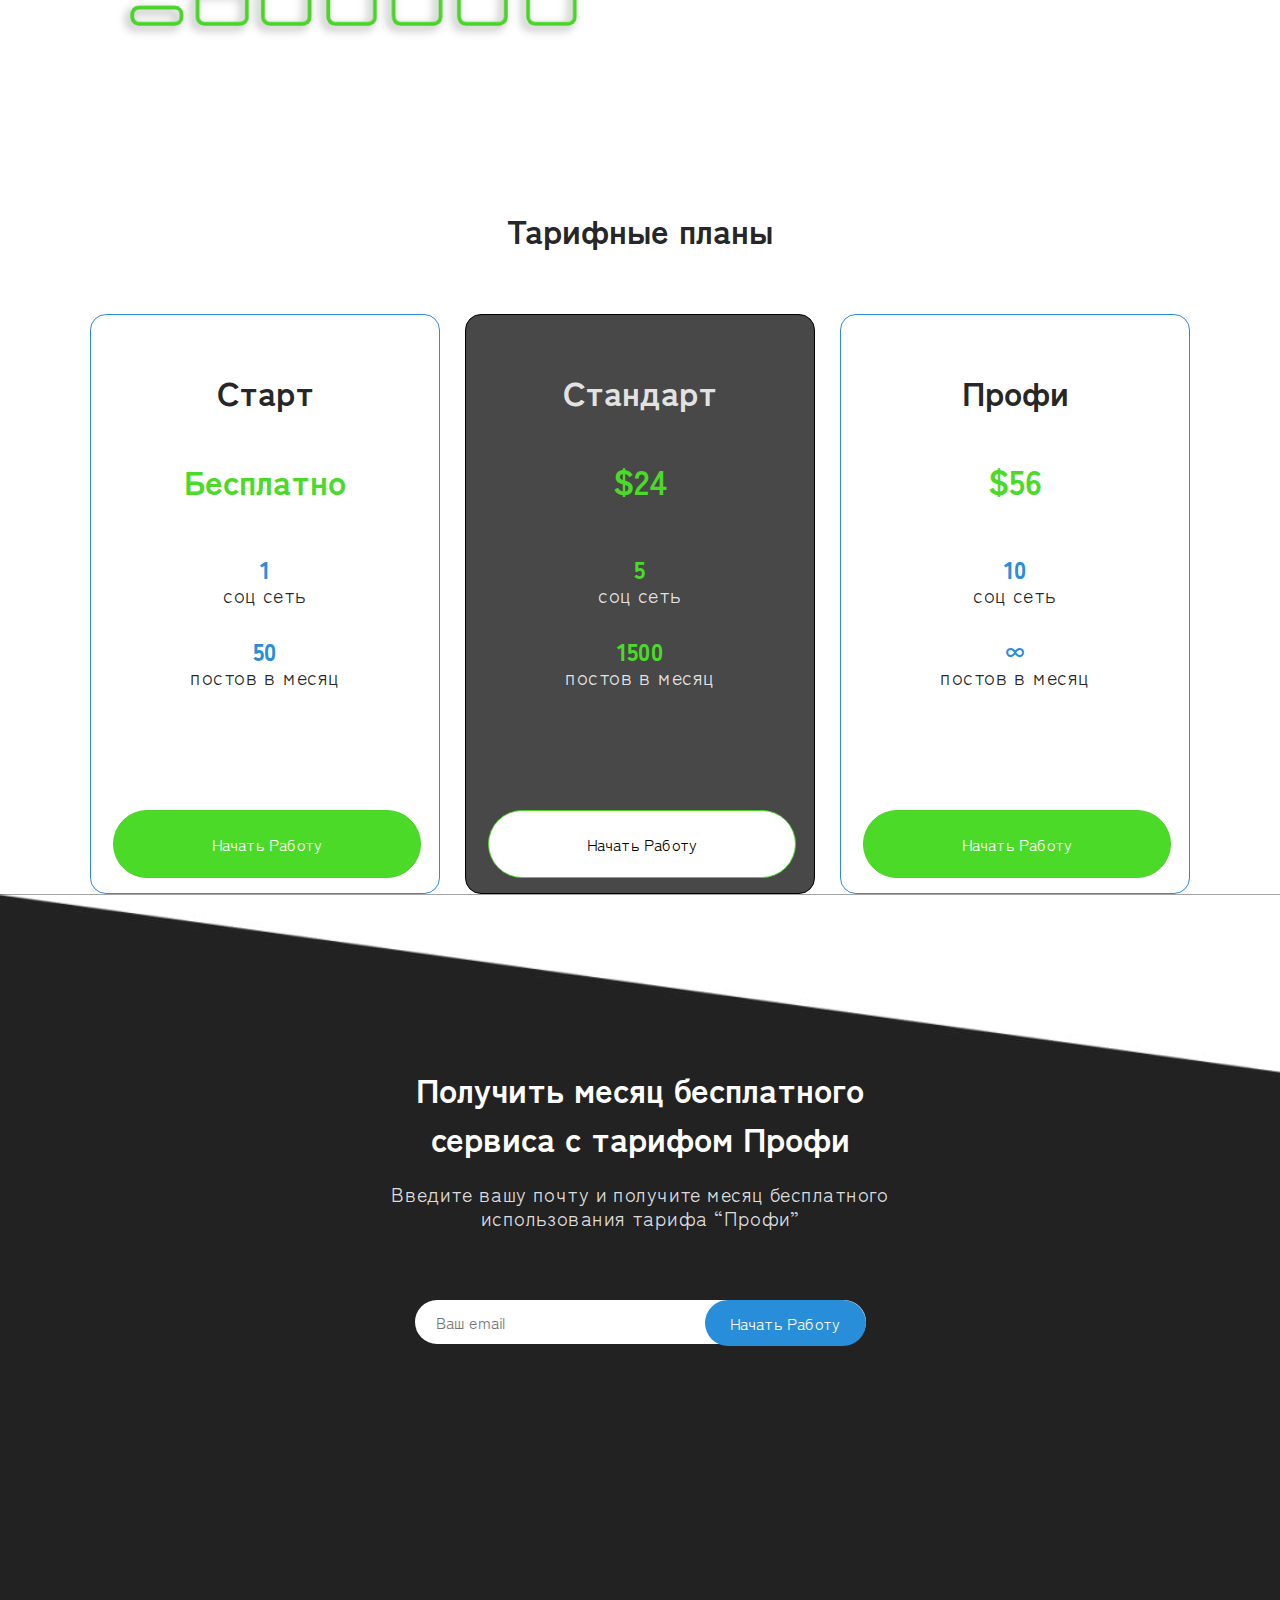
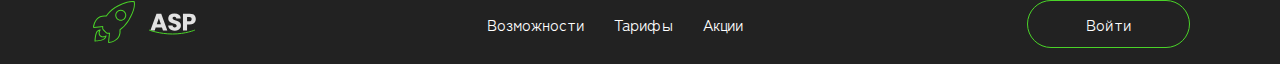
==== commit 2214851f: "finished page" ====
--- a/index.html
+++ b/index.html
@@ -115,9 +115,88 @@
               под ваши задачи и цели, а вы получите гораздо больше подписчиков
               во всех соц сетях
             </div>
-            <div class="button button-green">Начать работу</div>
-          </div>
-        </div>
+            <a href="#" class="button button-green">Начать работу</a>
+          </div>
+        </div>
+      </div>
+    </div>
+
+    <div class="tarif">
+      <div class="wrapper">
+        <div class="tarif__title">Тарифные планы</div>
+        <div class="tarif__cards">
+          <div class="tarif__card">
+            <div class="tarif__card-title">Старт</div>
+            <div class="tarif__card-price">Бесплатно</div>
+            <div class="tarif__card__info">
+              <div class="tarif__card__info-text"><span>1</span>соц сеть</div>
+              <div class="tarif__card__info-text">
+                <span>50</span>постов в месяц
+              </div>
+            </div>
+            <a href="#" class="tarif__card-button button button-green">
+              Начать работу
+            </a>
+          </div>
+          <div class="tarif__card tarif__card-black">
+            <div class="tarif__card-title">Стандарт</div>
+            <div class="tarif__card-price">$24</div>
+            <div class="tarif__card__info">
+              <div class="tarif__card__info-text"><span>5</span>соц сеть</div>
+              <div class="tarif__card__info-text">
+                <span>1500</span>постов в месяц
+              </div>
+            </div>
+            <a href="#" class="tarif__card-button button button-green">
+              Начать работу
+            </a>
+          </div>
+          <div class="tarif__card">
+            <div class="tarif__card-title">Профи</div>
+            <div class="tarif__card-price">$56</div>
+            <div class="tarif__card__info">
+              <div class="tarif__card__info-text"><span>10</span>соц сеть</div>
+              <div class="tarif__card__info-text">
+                <span>∞</span>постов в месяц
+              </div>
+            </div>
+            <a href="#" class="tarif__card-button button button-green">
+              Начать работу
+            </a>
+          </div>
+        </div>
+      </div>
+    </div>
+    <div class="bg">
+      <div class="form">
+        <div class="form__container">
+          <div class="form__title">
+            Получить месяц бесплатного сервиса с тарифом Профи
+          </div>
+          <div class="form__text">
+            Введите вашу почту и получите месяц бесплатного использования тарифа
+            “Профи”
+          </div>
+          <div class="form__input">
+            <input type="text" placeholder="Ваш email" />
+            <a href="#" class="form__button button">Начать работу</a>
+          </div>
+        </div>
+      </div>
+      <div class="wrapper">
+        <header>
+          <div class="header__logo">
+            <a href="#" class="header__logo__link">
+              <img src="img/Logo.svg" alt="Logo" />
+            </a>
+          </div>
+          <nav class="header__nav">
+            <a href="#" class="header__nav-item">Возможности</a>
+            <a href="#" class="header__nav-item">Тарифы</a>
+            <a href="#" class="header__nav-item">Акции</a>
+          </nav>
+          <a href="#" class="button">Войти</a>
+        </header>
       </div>
     </div>
     <script src="scripts/script.js"></script>
--- a/css/style.css
+++ b/css/style.css
@@ -9,6 +9,11 @@
   padding: 0;
   transition: background-color 0.5s ease;
   background: #808080;
+  box-sizing: border-box;
+}
+
+div {
+  box-sizing: border-box;
 }
 
 img {
@@ -132,6 +137,7 @@
 .banner__social-link {
   width: 50px;
   height: 50px;
+  margin-right: 10px;
 }
 
 .banner__social-link img {
@@ -185,6 +191,7 @@
   justify-content: center; /* Выравниваем по горизонтали по центру */
   align-items: center;
   z-index: 1;
+  padding: 5px;
 }
 
 .features__item-title {
@@ -210,12 +217,15 @@
 .info__container {
   display: flex;
   align-items: center;
+  padding: 70px 0 100px 0;
+  justify-content: space-around;
 }
 .info__img {
   width: 482px;
   height: 335px;
 }
 .info__content {
+  width: 521px;
 }
 .info__title {
   color: rgba(0, 0, 0, 0.87);
@@ -223,6 +233,7 @@
   font-weight: 700;
   line-height: 49px;
   letter-spacing: 0%;
+  margin: 0 0 30px 40px;
 }
 .info__text {
   color: rgba(0, 0, 0, 0.87);
@@ -230,8 +241,154 @@
   font-weight: 400;
   line-height: 24px;
   letter-spacing: 0.44px;
-}
-.button {
-}
-.button-green {
-}
+  margin-bottom: 30px;
+}
+
+/* tarif */
+
+.tarif {
+  background: #fff;
+  padding-top: 70px;
+}
+.tarif__title {
+  color: rgba(0, 0, 0, 0.87);
+  font-size: 34px;
+  font-weight: 700;
+  line-height: 49px;
+  letter-spacing: 0%;
+  text-align: center;
+}
+.tarif__cards {
+  display: flex;
+  justify-content: space-between;
+  margin-top: 60px;
+}
+.tarif__card {
+  border: 1px solid rgb(41, 142, 218);
+  border-radius: 16px;
+  width: 350px;
+  height: 580px;
+  padding: 22px;
+}
+.tarif__card-title {
+  margin-top: 30px;
+  color: rgba(0, 0, 0, 0.87);
+  font-size: 34px;
+  font-weight: 700;
+  line-height: 49px;
+  letter-spacing: 0%;
+  text-align: center;
+}
+.tarif__card-price {
+  margin-top: 40px;
+  color: rgb(41, 142, 218);
+  font-size: 34px;
+  font-weight: 700;
+  line-height: 49px;
+  letter-spacing: 0%;
+  text-align: center;
+}
+.tarif__card__info {
+  margin-top: 50px;
+}
+
+.tarif__card__info-text {
+  color: rgba(0, 0, 0, 0.87);
+  font-size: 20px;
+  font-weight: 400;
+  line-height: 24px;
+  letter-spacing: 0.44px;
+  text-align: center;
+  margin-bottom: 30px;
+}
+
+.tarif__card__info-text:last-child {
+  margin-bottom: 0;
+}
+
+.tarif__card__info-text span {
+  display: block;
+  color: rgb(41, 142, 218);
+  font-size: 24px;
+  font-weight: 900;
+  line-height: 28px;
+  letter-spacing: 0.2px;
+  text-align: center;
+  text-transform: capitalize;
+}
+
+.tarif__card-button {
+  height: 65.88px;
+  margin-top: 121px;
+  width: 306px;
+}
+
+/* tarif__card-black */
+
+.tarif__card-black {
+  border: 1px solid rgb(0, 0, 0);
+  border-radius: 16px;
+  background: rgb(72, 72, 72);
+}
+.tarif__card-black .tarif__card-title,
+.tarif__card-black .tarif__card__info-text {
+  color: rgba(255, 255, 255, 0.87);
+}
+
+.tarif__card-black .tarif__card__info-text span,
+.tarif__card-price {
+  color: rgb(76, 218, 41);
+}
+
+.tarif__card-black .tarif__card-button {
+  background: #fff;
+  color: #000;
+}
+
+/* form */
+
+.form {
+  padding: 170px;
+}
+.form__container {
+  width: 547px;
+  margin: 0 auto;
+}
+.form__title {
+  color: #fff;
+  font-size: 34px;
+  font-weight: 700;
+  line-height: 49px;
+  letter-spacing: 0%;
+  text-align: center;
+  margin-bottom: 20px;
+}
+.form__text {
+  color: rgba(255, 255, 255, 0.87);
+  font-size: 20px;
+  font-weight: 400;
+  line-height: 24px;
+  letter-spacing: 0.44px;
+  text-align: center;
+}
+.form__input {
+  width: 451px;
+  display: flex;
+  position: relative;
+  margin: 70px auto 70px auto;
+}
+.form__input input {
+  border-radius: 50px;
+  background: rgb(255, 255, 255);
+  border: none;
+  padding: 13px 21px;
+  width: 100%;
+}
+
+.form__button {
+  position: absolute;
+  top: 0;
+  right: 0;
+  background: rgb(41, 142, 218);
+  border: none;
+}
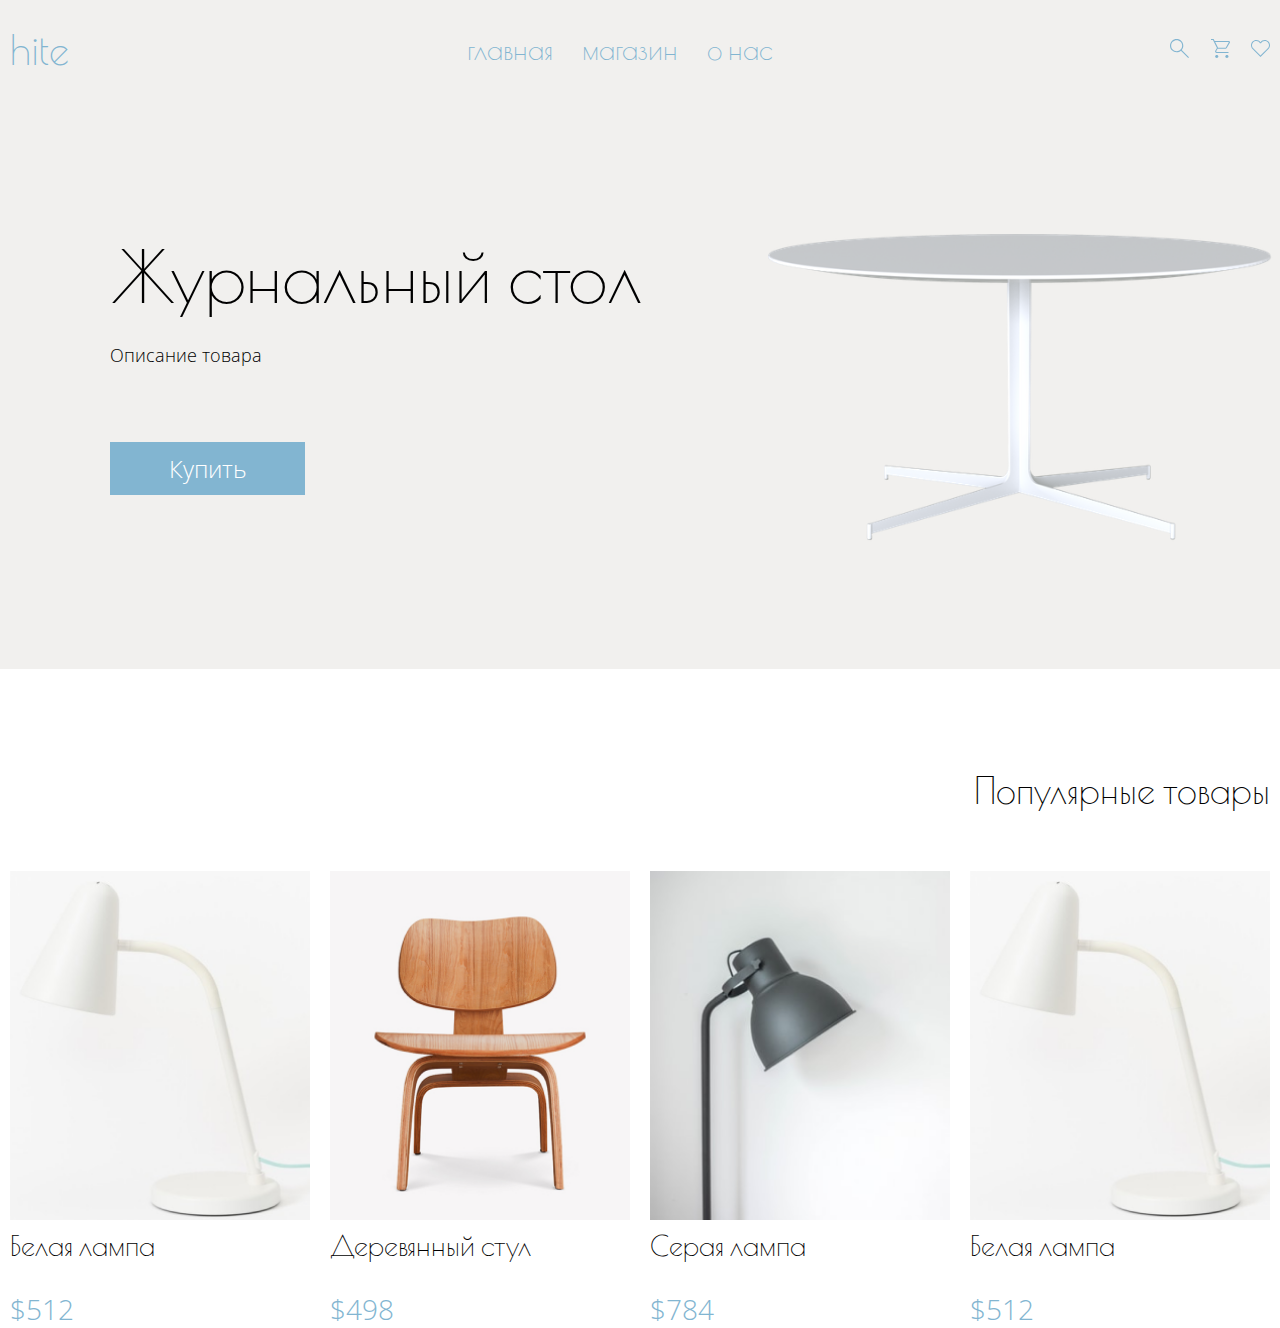
==== commit 56b79b58: "new sofi project" ====
--- a/index.html
+++ b/index.html
@@ -4,201 +4,137 @@
     <meta charset="UTF-8" />
     <meta name="viewport" content="width=device-width, initial-scale=1.0" />
     <link rel="stylesheet" href="css/normalize.css" />
+    <link rel="preconnect" href="https://fonts.googleapis.com" />
+    <link rel="preconnect" href="https://fonts.gstatic.com" crossorigin />
     <link
-      href="https://fonts.googleapis.com/css2?family=Montserrat:ital,wght@0,100..900;1,100..900&display=swap"
+      href="https://fonts.googleapis.com/css2?family=Open+Sans:ital,wght@0,300..800;1,300..800&family=Poiret+One&display=swap"
       rel="stylesheet"
     />
     <link rel="stylesheet" href="css/style.css" />
-    <link rel="icon" href="img/icon_rocket.svg" type="image/png" />
-    <title>Home</title>
+    <link
+      type="image/x-icon"
+      href="img/icons/favicon.svg"
+      rel="shortcut icon"
+    />
+    <title>Главная</title>
   </head>
   <body>
-    <div class="bg">
-      <div class="wrapper">
-        <header>
-          <div class="header__logo">
-            <a href="#" class="header__logo__link">
-              <img src="img/Logo.svg" alt="Logo" />
-            </a>
-          </div>
-          <nav class="header__nav">
-            <a href="#" class="header__nav-item">Возможности</a>
-            <a href="#" class="header__nav-item">Тарифы</a>
-            <a href="#" class="header__nav-item">Акции</a>
-          </nav>
-          <a href="#" class="button">Войти</a>
-        </header>
-        <div class="banner">
+    <header>
+      <div class="header__container container">
+        <div class="header__logo">hite</div>
+        <ul class="header__menu">
+          <li><a href="#" class="header__menu__link">главная</a></li>
+          <li><a href="#" class="header__menu__link">магазин</a></li>
+          <li><a href="#" class="header__menu__link">о нас</a></li>
+        </ul>
+        <ul class="header__nav">
+          <li>
+            <a href="#" class="header__nav__icon"
+              ><img src="img/icons/search.svg" alt="поиск"
+            /></a>
+          </li>
+          <li>
+            <a href="#" class="header__nav__icon"
+              ><img src="img/icons/basket.svg" alt="Корзина"
+            /></a>
+          </li>
+          <li>
+            <a href="#" class="header__nav__icon"
+              ><img src="img/icons/favorites.svg" alt="Избранное"
+            /></a>
+          </li>
+        </ul>
+      </div>
+    </header>
+    <main>
+      <article class="banner">
+        <div class="banner__container container">
           <div class="banner__content">
-            <h2 class="banner__title">
-              Сервис автоматического постинга в соц сетях
-            </h2>
-            <h3 class="banner__subtitle">
-              Разместим по расписанию ваши записи в соц сетях
-            </h3>
-            <a href="#" class="button button-green">Начать Работу</a>
-            <div class="banner__social">
-              <a href="#" class="banner__social-link">
-                <img src="img/facebook.svg" alt="social-link" />
-              </a>
-              <a href="#" class="banner__social-link">
-                <img src="img/wk.svg" alt="social-link" />
-              </a>
-              <a href="#" class="banner__social-link">
-                <img src="img/Instagram.svg" alt="social-link" />
-              </a>
-              <a href="#" class="banner__social-link">
-                <img src="img/twitter.svg" alt="social-link" />
-              </a>
-              <a href="#" class="banner__social-link">
-                <img src="img/telegram.svg" alt="social-link" />
-              </a>
-            </div>
+            <h2 class="banner__title">Журнальный стол</h2>
+            <p class="banner__description">Описание товара</p>
+            <button type="button" class="banner__btn btn">Купить</button>
           </div>
           <div class="banner__img">
-            <img src="img/banner-picture.png" alt="banner-picture" />
+            <img src="img/banner.png" alt="товар" />
           </div>
         </div>
-      </div>
-    </div>
-    <div class="features">
-      <div class="wrapper">
-        <h2 class="features__title">Возможности системы</h2>
-        <div class="features__items">
-          <div class="features__item">
-            <div class="features__item-shadow"></div>
-            <div class="features__item-img">
-              <img src="img/clock.svg" alt="clock" />
+      </article>
+      <article class="popular">
+        <div class="popular__container container">
+          <h2 class="popular__title">Популярные товары</h2>
+          <div class="popular__products">
+            <div class="product">
+              <div class="product__img">
+                <img src="img/lamp.png" alt="лампа белая" />
+                <div class="product__action">
+                  <a href="#" class="product__action__link">
+                    <img src="img/icons/basket.svg" alt="Корзина" />
+                  </a>
+                  <a href="#" class="product__action__link">
+                    <img src="img/icons/favorites.svg" alt="Избранное" />
+                  </a>
+                </div>
+              </div>
+              <div class="product__description">
+                <h3 class="product__title">Белая лампа</h3>
+                <p class="product__prise">$512</p>
+              </div>
             </div>
-            <div class="features__item-title">Отложенная публикация</div>
-            <div class="features__item-text">
-              Создайте запись, и сервис опубликует ее во все социальные сети -
-              сразу же или в указанное Вами время.
+            <div class="product">
+              <div class="product__img">
+                <img src="img/chair.png" alt="кресло" />
+                <div class="product__action">
+                  <a href="#" class="product__action__link">
+                    <img src="img/icons/basket.svg" alt="Корзина" />
+                  </a>
+                  <a href="#" class="product__action__link">
+                    <img src="img/icons/favorites.svg" alt="Избранное" />
+                  </a>
+                </div>
+              </div>
+              <div class="product__description">
+                <h3 class="product__title">Деревянный стул</h3>
+                <p class="product__prise">$498</p>
+              </div>
             </div>
-          </div>
-          <div class="features__item">
-            <div class="features__item-img">
-              <div class="features__item-shadow"></div>
-              <img src="img/web.svg" alt="web" />
+            <div class="product">
+              <div class="product__img">
+                <img src="img/lampdark.png" alt="лампа чёрная" />
+                <div class="product__action">
+                  <a href="#" class="product__action__link">
+                    <img src="img/icons/basket.svg" alt="Корзина" />
+                  </a>
+                  <a href="#" class="product__action__link">
+                    <img src="img/icons/favorites.svg" alt="Избранное" />
+                  </a>
+                </div>
+              </div>
+              <div class="product__description">
+                <h3 class="product__title">Серая лампа</h3>
+                <p class="product__prise">$784</p>
+              </div>
             </div>
-            <div class="features__item-title">Импорт записей с сайта</div>
-            <div class="features__item-text">
-              Делитесь записями с Вашего сайта - по мере их появления на сайте
-              или по расписанию.
-            </div>
-          </div>
-          <div class="features__item">
-            <div class="features__item-img">
-              <div class="features__item-shadow"></div>
-              <img src="img/video.svg" alt="clock" />
-            </div>
-            <div class="features__item-title">Импорт видео</div>
-            <div class="features__item-text">
-              Создайте запись, и сервис опубликует ее во все социальные сети -
-              сразу же или в указанное Вами время.
+            <div class="product">
+              <div class="product__img">
+                <img src="img/lamp.png" alt="лампа белая" />
+                <div class="product__action">
+                  <a href="#" class="product__action__link">
+                    <img src="img/icons/basket.svg" alt="Корзина" />
+                  </a>
+                  <a href="#" class="product__action__link">
+                    <img src="img/icons/favorites.svg" alt="Избранное" />
+                  </a>
+                </div>
+              </div>
+              <div class="product__description">
+                <h3 class="product__title">Белая лампа</h3>
+                <p class="product__prise">$512</p>
+              </div>
             </div>
           </div>
         </div>
-      </div>
-    </div>
-
-    <div class="info">
-      <div class="wrapper">
-        <div class="info__container">
-          <div class="info__img">
-            <img src="img/info-img.png" alt="info-img" />
-          </div>
-          <div class="info__content">
-            <div class="info__title">Получи больше подписчиков</div>
-            <div class="info__text">
-              Используйте богатые возможности сервиса, чтобы сервис подстроился
-              под ваши задачи и цели, а вы получите гораздо больше подписчиков
-              во всех соц сетях
-            </div>
-            <a href="#" class="button button-green">Начать работу</a>
-          </div>
-        </div>
-      </div>
-    </div>
-
-    <div class="tarif">
-      <div class="wrapper">
-        <div class="tarif__title">Тарифные планы</div>
-        <div class="tarif__cards">
-          <div class="tarif__card">
-            <div class="tarif__card-title">Старт</div>
-            <div class="tarif__card-price">Бесплатно</div>
-            <div class="tarif__card__info">
-              <div class="tarif__card__info-text"><span>1</span>соц сеть</div>
-              <div class="tarif__card__info-text">
-                <span>50</span>постов в месяц
-              </div>
-            </div>
-            <a href="#" class="tarif__card-button button button-green">
-              Начать работу
-            </a>
-          </div>
-          <div class="tarif__card tarif__card-black">
-            <div class="tarif__card-title">Стандарт</div>
-            <div class="tarif__card-price">$24</div>
-            <div class="tarif__card__info">
-              <div class="tarif__card__info-text"><span>5</span>соц сеть</div>
-              <div class="tarif__card__info-text">
-                <span>1500</span>постов в месяц
-              </div>
-            </div>
-            <a href="#" class="tarif__card-button button button-green">
-              Начать работу
-            </a>
-          </div>
-          <div class="tarif__card">
-            <div class="tarif__card-title">Профи</div>
-            <div class="tarif__card-price">$56</div>
-            <div class="tarif__card__info">
-              <div class="tarif__card__info-text"><span>10</span>соц сеть</div>
-              <div class="tarif__card__info-text">
-                <span>∞</span>постов в месяц
-              </div>
-            </div>
-            <a href="#" class="tarif__card-button button button-green">
-              Начать работу
-            </a>
-          </div>
-        </div>
-      </div>
-    </div>
-    <div class="bg">
-      <div class="form">
-        <div class="form__container">
-          <div class="form__title">
-            Получить месяц бесплатного сервиса с тарифом Профи
-          </div>
-          <div class="form__text">
-            Введите вашу почту и получите месяц бесплатного использования тарифа
-            “Профи”
-          </div>
-          <div class="form__input">
-            <input type="text" placeholder="Ваш email" />
-            <a href="#" class="form__button button">Начать работу</a>
-          </div>
-        </div>
-      </div>
-      <div class="wrapper">
-        <header>
-          <div class="header__logo">
-            <a href="#" class="header__logo__link">
-              <img src="img/Logo.svg" alt="Logo" />
-            </a>
-          </div>
-          <nav class="header__nav">
-            <a href="#" class="header__nav-item">Возможности</a>
-            <a href="#" class="header__nav-item">Тарифы</a>
-            <a href="#" class="header__nav-item">Акции</a>
-          </nav>
-          <a href="#" class="button">Войти</a>
-        </header>
-      </div>
-    </div>
+      </article>
+    </main>
     <script src="scripts/script.js"></script>
   </body>
 </html>
--- a/css/style.css
+++ b/css/style.css
@@ -1,14 +1,15 @@
-@import url("https://fonts.googleapis.com/css2?family=Zen+Kaku+Gothic+New:wght@300;400;500;700;900&display=swap");
-
+html,
 body {
-  font-family: "Zen Kaku Gothic New", sans-serif;
+  height: 100%;
+}
+
+body {
+  font-family: "Poiret One", sans-serif;
   font-optical-sizing: auto;
-  font-weight: 400;
+  font-weight: 300;
   font-style: normal;
   margin: 0;
   padding: 0;
-  transition: background-color 0.5s ease;
-  background: #808080;
   box-sizing: border-box;
 }
 
@@ -22,7 +23,12 @@
 
 a {
   text-decoration: none;
-  color: #ffffff;
+  color: var(--text);
+}
+ul {
+  list-style-type: none;
+  margin: 0;
+  padding: 0;
 }
 
 h1,
@@ -50,345 +56,175 @@
   background-color: #999; /* Цвет трека */
 }
 
-/* UI UX */
-.wrapper {
-  max-width: 1140px;
-  margin: 0px auto;
-  padding: 0 20px;
-}
-
-.button {
-  border-radius: 50px;
-  border: 1px solid rgb(74, 212, 40);
-  width: 161px;
-  height: 46px;
-  line-height: 28px;
-  letter-spacing: 0.2px;
-  justify-content: center;
-  text-transform: capitalize;
-  color: #ffffff;
+:root {
+  --primeryFont: "Poiret One", sans-serif;
+  --secondFont: "Open Sans", sans-serif;
+
+  --main: #82b5d1;
+  --primery: #344854;
+  --white: #ffffff;
+  --text: #4e6d7d;
+  --light: #f1f0ee;
+}
+
+/* -------------- UI -------------- */
+.container {
+  max-width: 1300px;
+  margin: 0 auto;
+  padding: 0 10px;
+}
+.btn {
+  width: 195px;
+  height: 53px;
+  border: none;
+  color: white;
+  font-size: 24px;
+  font-weight: 300;
+  line-height: 38px;
+  font-family: var(--secondFont);
+}
+
+.product {
+  height: 300px;
+  width: 400px;
+}
+.product__img {
+  position: relative;
+}
+
+.product__img:hover .product__action {
+  opacity: 1;
+  visibility: visible;
+}
+
+.product__action {
+  position: absolute;
+  top: 5px;
+  right: 5px;
+  display: flex;
   align-items: center;
-  display: flex;
-}
-
-.button-green {
-  background: rgb(76, 218, 41);
-}
-
-.bg {
-  background-image: url("../img/bg.png");
-  /* Другие свойства */
-  background-size: cover; /* Задает масштабирование фонового изображения */
-  background-position: left bottom; /* Задает позицию фонового изображения */
-}
-
-/* Header */
+  border: 1px solid rgb(104, 145, 167);
+  background: rgb(205, 225, 237);
+  padding: 5px 10px;
+  opacity: 0;
+  transition: opacity 0.5s ease;
+  visibility: hidden;
+}
+
+.product__action__link {
+  width: 19px;
+  margin-right: 20px;
+}
+.product__action__link:last-child {
+  margin-right: 0px;
+}
+
+.product__description {
+}
+.product__title {
+  margin-top: 5px;
+  font-size: 28px;
+  font-weight: 400;
+  line-height: 33px;
+}
+.product__prise {
+  color: var(--main);
+  font-family: var(--secondFont);
+  font-size: 28px;
+  font-weight: 300;
+  line-height: 38px;
+}
+
+/* -------------- Header -------------- */
 header {
-  color: #fff;
-  display: flex;
+  background-color: var(--light);
+}
+
+.header__container {
+  height: 100px;
+  color: var(--main);
+  display: flex;
+  justify-content: space-between;
   align-items: center;
+}
+
+.header__logo {
+  font-size: 40px;
+  line-height: 47px;
+}
+
+.header__menu {
+  display: flex;
+}
+
+.header__menu li {
+  margin-right: 29px;
+}
+
+.header__menu li:last-child {
+  margin-right: 0;
+}
+
+.header__menu__link {
+  color: var(--main);
+  font-size: 28px;
+  font-weight: 300;
+  line-height: 38px;
+}
+.header__nav {
+  display: flex;
+  width: 100px;
   justify-content: space-between;
-  height: 80px;
-}
-
-.header__nav {
-  display: flex;
-}
-.header__nav-item {
-  margin-right: 30px;
-}
-.header__nav-item:last-child {
-  margin-right: 0;
-}
-
-/* banner */
+}
+.header__nav__icon img {
+  width: 19px;
+  height: 19px;
+}
+
+/* -------------- Banner -------------- */
+
 .banner {
-  display: flex;
-  justify-content: space-around;
-  padding: 109px 0 120px 0;
+  background-color: var(--light);
+}
+.banner__container {
+  display: flex;
+  justify-content: space-between;
+  padding: 134px 0 110px 0;
+}
+.banner__content {
+  margin-left: 110px;
+}
+.banner__title {
+  color: black;
+  font-size: 72px;
+  font-weight: 400;
+  line-height: 84px;
+}
+.banner__description {
+  color: black;
+  font-size: 18px;
+  font-weight: 300;
+  line-height: 38px;
+  font-family: var(--secondFont);
 }
 .banner__img {
-  width: 641px;
-  height: 360px;
-}
-.banner__content {
-  width: 60%;
-}
-.banner__title {
-  color: rgba(255, 255, 255, 0.87);
-  font-size: 48px;
-  font-weight: 900;
-  line-height: 70px;
-  margin-bottom: 33px;
-}
-.banner__subtitle {
-  color: rgba(255, 255, 255, 0.87);
-  font-size: 20px;
+  width: 40%;
+}
+.banner__btn {
+  margin-top: 50px;
+  background-color: var(--main);
+}
+
+/* -------------- Popular -------------- */
+.popular__title {
+  margin-top: 100px;
+  font-size: 36px;
   font-weight: 400;
-  line-height: 24px;
-  letter-spacing: 0.44px;
-  margin-bottom: 47px;
-}
-
-.banner__social {
-  margin-top: 20px;
-}
-
-.banner__social-link {
-  width: 50px;
-  height: 50px;
-  margin-right: 10px;
-}
-
-.banner__social-link img {
-  width: auto;
-  height: 27px;
-}
-
-/* features */
-
-.features {
-  padding: 70px 0 100px 0;
-  background: rgb(242, 242, 242);
-}
-.features__title {
-  color: rgba(0, 0, 0, 0.87);
-  font-size: 34px;
-  font-weight: 700;
-  line-height: 49px;
-  text-align: center;
-  margin-bottom: 60px;
-}
-.features__items {
-  display: flex;
-}
-.features__item {
-  width: 350px;
-  margin-right: 30px;
-}
-.features__item:last-child {
-  margin-right: 0;
-}
-
-.features__item-shadow {
-  position: absolute;
-  top: 0;
-  left: 50%;
-  width: 7px;
-  height: 60px;
-  filter: blur(35px);
-  background: rgb(74, 212, 40);
-  z-index: 0;
-}
-
-.features__item-img {
-  position: relative;
-  width: 44px;
-  height: 44px;
-  border-radius: 4px;
-  background: rgb(255, 255, 255);
-  display: flex; /* Используем flexbox */
-  justify-content: center; /* Выравниваем по горизонтали по центру */
-  align-items: center;
-  z-index: 1;
-  padding: 5px;
-}
-
-.features__item-title {
-  margin-top: 17px;
-  color: rgba(0, 0, 0, 0.87);
-  font-size: 32px;
-  font-weight: 500;
-  line-height: 152.34%;
-  letter-spacing: 0%;
-}
-.features__item-text {
-  color: rgba(0, 0, 0, 0.87);
-  font-size: 20px;
-  font-weight: 400;
-  line-height: 24px;
-  letter-spacing: 0.44px;
-}
-
-/* info */
-.info {
-  background: rgb(255, 255, 255);
-}
-.info__container {
-  display: flex;
-  align-items: center;
-  padding: 70px 0 100px 0;
-  justify-content: space-around;
-}
-.info__img {
-  width: 482px;
-  height: 335px;
-}
-.info__content {
-  width: 521px;
-}
-.info__title {
-  color: rgba(0, 0, 0, 0.87);
-  font-size: 34px;
-  font-weight: 700;
-  line-height: 49px;
-  letter-spacing: 0%;
-  margin: 0 0 30px 40px;
-}
-.info__text {
-  color: rgba(0, 0, 0, 0.87);
-  font-size: 20px;
-  font-weight: 400;
-  line-height: 24px;
-  letter-spacing: 0.44px;
-  margin-bottom: 30px;
-}
-
-/* tarif */
-
-.tarif {
-  background: #fff;
-  padding-top: 70px;
-}
-.tarif__title {
-  color: rgba(0, 0, 0, 0.87);
-  font-size: 34px;
-  font-weight: 700;
-  line-height: 49px;
-  letter-spacing: 0%;
-  text-align: center;
-}
-.tarif__cards {
-  display: flex;
-  justify-content: space-between;
+  line-height: 42px;
+  text-align: right;
+}
+.popular__products {
   margin-top: 60px;
-}
-.tarif__card {
-  border: 1px solid rgb(41, 142, 218);
-  border-radius: 16px;
-  width: 350px;
-  height: 580px;
-  padding: 22px;
-}
-.tarif__card-title {
-  margin-top: 30px;
-  color: rgba(0, 0, 0, 0.87);
-  font-size: 34px;
-  font-weight: 700;
-  line-height: 49px;
-  letter-spacing: 0%;
-  text-align: center;
-}
-.tarif__card-price {
-  margin-top: 40px;
-  color: rgb(41, 142, 218);
-  font-size: 34px;
-  font-weight: 700;
-  line-height: 49px;
-  letter-spacing: 0%;
-  text-align: center;
-}
-.tarif__card__info {
-  margin-top: 50px;
-}
-
-.tarif__card__info-text {
-  color: rgba(0, 0, 0, 0.87);
-  font-size: 20px;
-  font-weight: 400;
-  line-height: 24px;
-  letter-spacing: 0.44px;
-  text-align: center;
-  margin-bottom: 30px;
-}
-
-.tarif__card__info-text:last-child {
-  margin-bottom: 0;
-}
-
-.tarif__card__info-text span {
-  display: block;
-  color: rgb(41, 142, 218);
-  font-size: 24px;
-  font-weight: 900;
-  line-height: 28px;
-  letter-spacing: 0.2px;
-  text-align: center;
-  text-transform: capitalize;
-}
-
-.tarif__card-button {
-  height: 65.88px;
-  margin-top: 121px;
-  width: 306px;
-}
-
-/* tarif__card-black */
-
-.tarif__card-black {
-  border: 1px solid rgb(0, 0, 0);
-  border-radius: 16px;
-  background: rgb(72, 72, 72);
-}
-.tarif__card-black .tarif__card-title,
-.tarif__card-black .tarif__card__info-text {
-  color: rgba(255, 255, 255, 0.87);
-}
-
-.tarif__card-black .tarif__card__info-text span,
-.tarif__card-price {
-  color: rgb(76, 218, 41);
-}
-
-.tarif__card-black .tarif__card-button {
-  background: #fff;
-  color: #000;
-}
-
-/* form */
-
-.form {
-  padding: 170px;
-}
-.form__container {
-  width: 547px;
-  margin: 0 auto;
-}
-.form__title {
-  color: #fff;
-  font-size: 34px;
-  font-weight: 700;
-  line-height: 49px;
-  letter-spacing: 0%;
-  text-align: center;
-  margin-bottom: 20px;
-}
-.form__text {
-  color: rgba(255, 255, 255, 0.87);
-  font-size: 20px;
-  font-weight: 400;
-  line-height: 24px;
-  letter-spacing: 0.44px;
-  text-align: center;
-}
-.form__input {
-  width: 451px;
-  display: flex;
-  position: relative;
-  margin: 70px auto 70px auto;
-}
-.form__input input {
-  border-radius: 50px;
-  background: rgb(255, 255, 255);
-  border: none;
-  padding: 13px 21px;
-  width: 100%;
-}
-
-.form__button {
-  position: absolute;
-  top: 0;
-  right: 0;
-  background: rgb(41, 142, 218);
-  border: none;
-}
+  display: flex;
+  gap: 20px;
+}
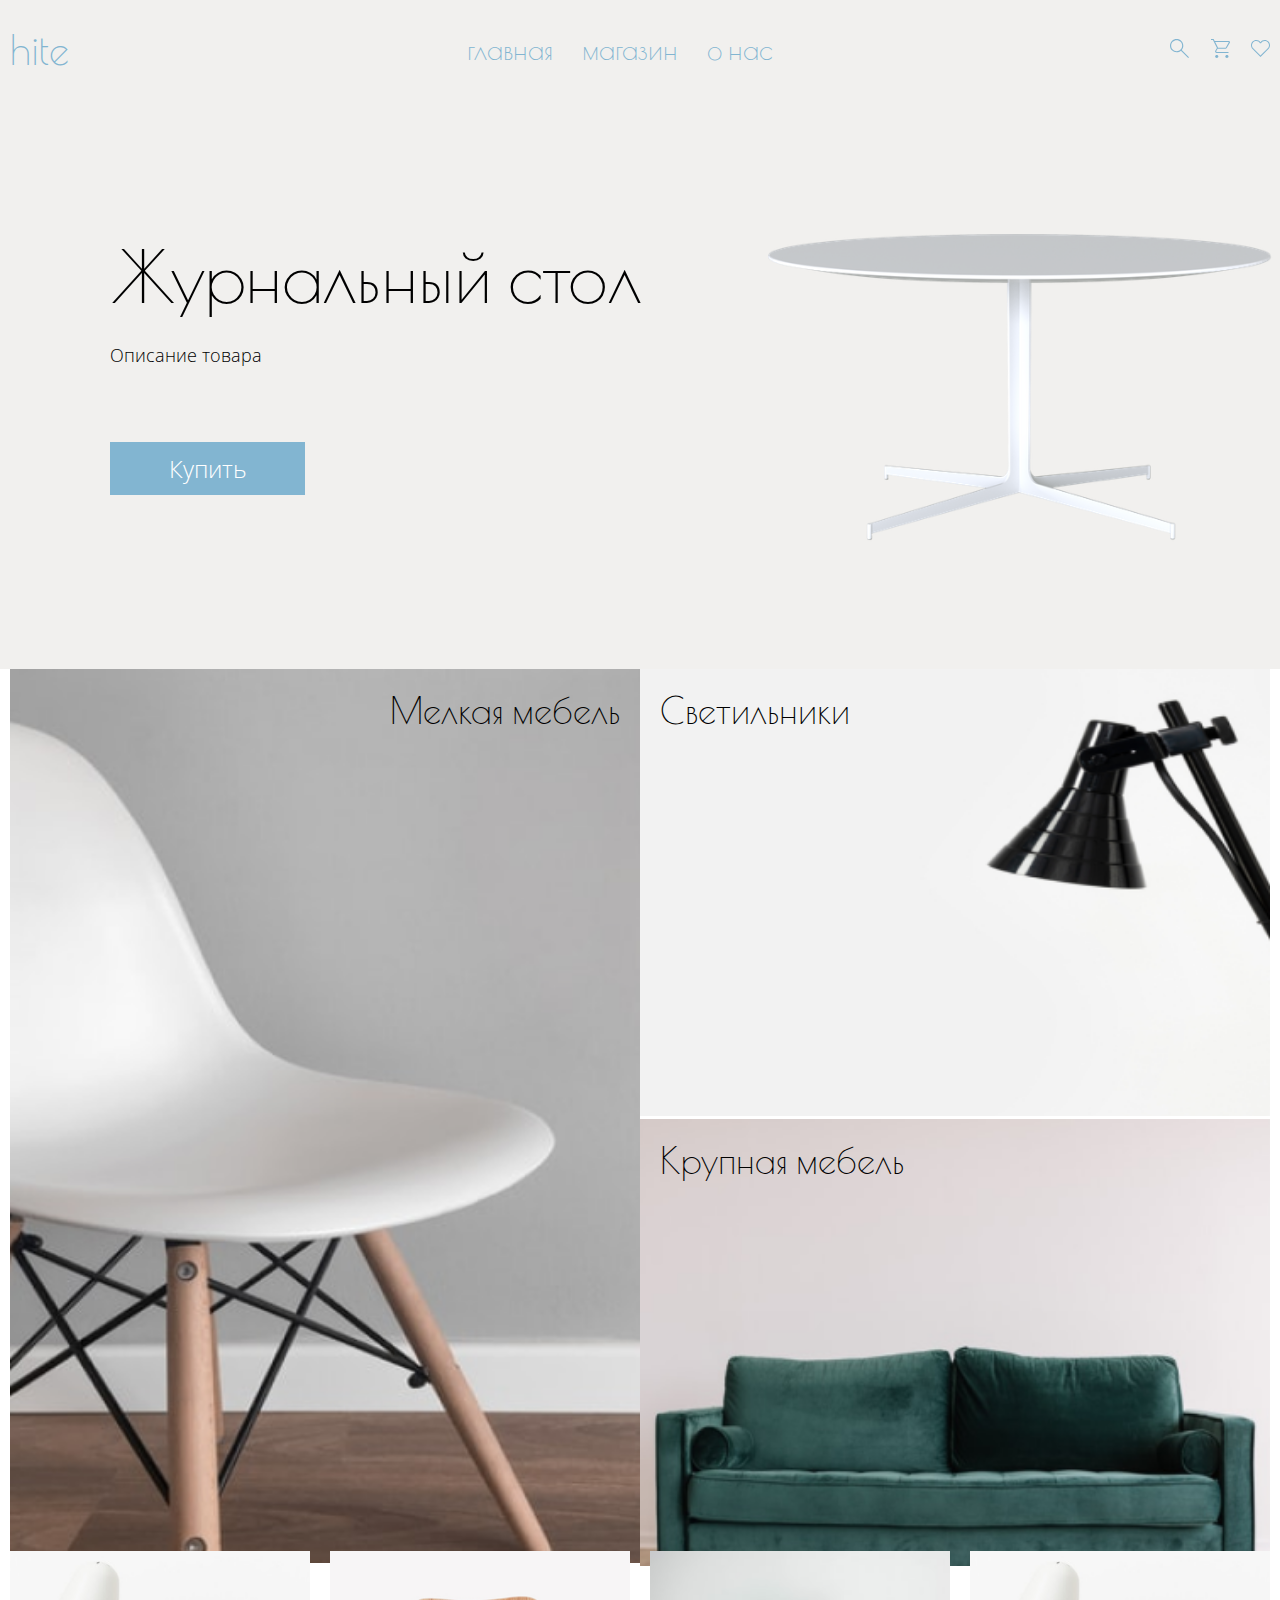
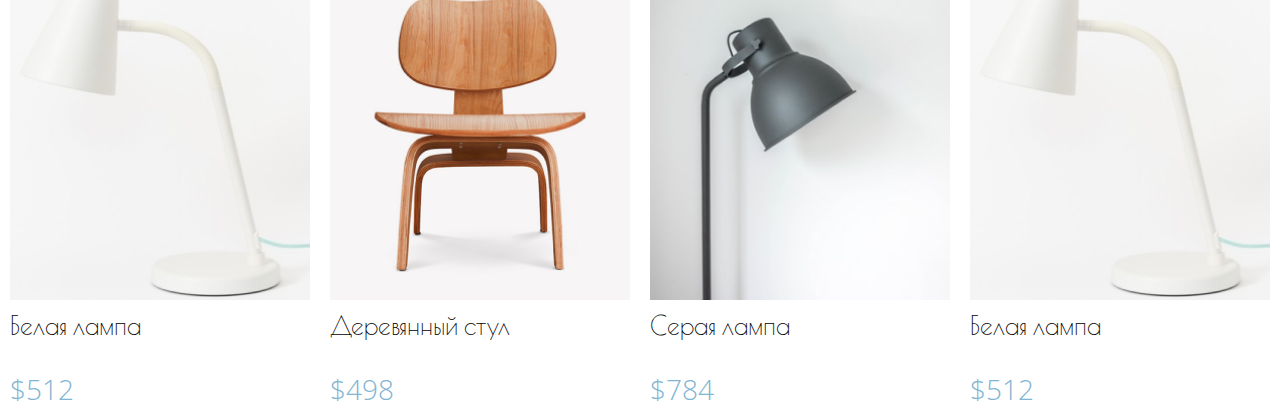
==== commit 4620e6aa: "added category" ====
--- a/index.html
+++ b/index.html
@@ -56,6 +56,30 @@
           </div>
           <div class="banner__img">
             <img src="img/banner.png" alt="товар" />
+          </div>
+        </div>
+      </article>
+      <article class="catalog__container container">
+        <div class="catalog1">
+          <div class="catalog__item">
+            <h3 class="catalog__item__title">Мелкая мебель</h3>
+            <a href="#" class="catalog__link">
+              <img src="/img/Category01.png" alt="Category01" />
+            </a>
+          </div>
+        </div>
+        <div class="catalog2">
+          <div class="catalog__item">
+            <h3 class="catalog__item__title">Светильники</h3>
+            <a href="#" class="catalog__link">
+              <img src="/img/Category02.png" alt="Category02" />
+            </a>
+          </div>
+          <div class="catalog__item">
+            <h3 class="catalog__item__title">Крупная мебель</h3>
+            <a href="#" class="catalog__link">
+              <img src="/img/Category03.png" alt="Category03" />
+            </a>
           </div>
         </div>
       </article>
--- a/css/style.css
+++ b/css/style.css
@@ -78,7 +78,7 @@
   height: 53px;
   border: none;
   color: white;
-  font-size: 24px;
+  font-size: 1.5rem;
   font-weight: 300;
   line-height: 38px;
   font-family: var(--secondFont);
@@ -123,14 +123,14 @@
 }
 .product__title {
   margin-top: 5px;
-  font-size: 28px;
+  font-size: 1.57rem;
   font-weight: 400;
   line-height: 33px;
 }
 .product__prise {
   color: var(--main);
   font-family: var(--secondFont);
-  font-size: 28px;
+  font-size: 1.75rem;
   font-weight: 300;
   line-height: 38px;
 }
@@ -149,7 +149,7 @@
 }
 
 .header__logo {
-  font-size: 40px;
+  font-size: 2.5rem;
   line-height: 47px;
 }
 
@@ -167,7 +167,7 @@
 
 .header__menu__link {
   color: var(--main);
-  font-size: 28px;
+  font-size: 1.75rem;
   font-weight: 300;
   line-height: 38px;
 }
@@ -196,13 +196,13 @@
 }
 .banner__title {
   color: black;
-  font-size: 72px;
+  font-size: 4.5rem;
   font-weight: 400;
   line-height: 84px;
 }
 .banner__description {
   color: black;
-  font-size: 18px;
+  font-size: 1.125rem;
   font-weight: 300;
   line-height: 38px;
   font-family: var(--secondFont);
@@ -215,10 +215,46 @@
   background-color: var(--main);
 }
 
+/* -------------- Category -------------- */
+.catalog__container {
+  display: flex;
+  height: 680px;
+}
+.catalog1 {
+  width: 100%;
+}
+.catalog__item__title {
+  font-size: 2.25rem;
+  font-weight: 400;
+  line-height: 42px;
+  letter-spacing: 0%;
+  position: absolute;
+  top: 20px;
+  z-index: 2;
+}
+
+.catalog1 .catalog__item__title {
+  right: 20px;
+}
+
+.catalog2 .catalog__item__title {
+  left: 20px;
+}
+.catalog__item {
+  position: relative;
+}
+
+.catalog__link img {
+  max-height: 100%;
+}
+.catalog2 {
+  width: 100%;
+}
+
 /* -------------- Popular -------------- */
 .popular__title {
   margin-top: 100px;
-  font-size: 36px;
+  font-size: 2.25rem;
   font-weight: 400;
   line-height: 42px;
   text-align: right;
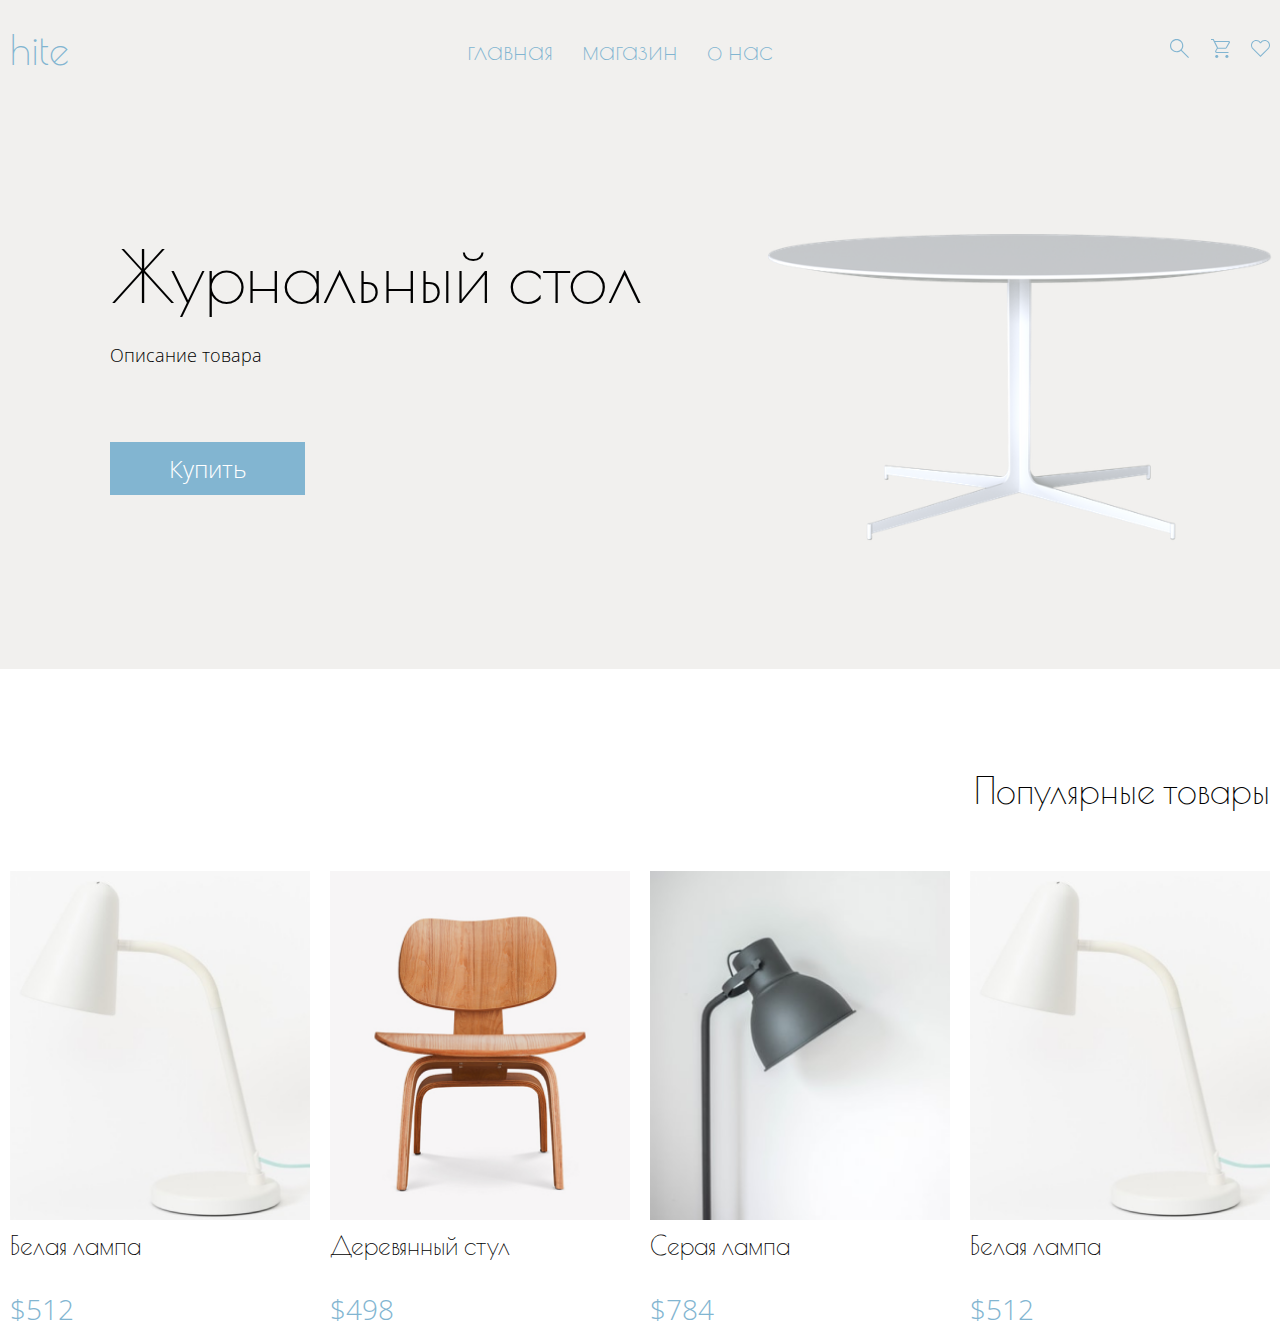
==== commit 5339b232: "removed category" ====
--- a/index.html
+++ b/index.html
@@ -56,30 +56,6 @@
           </div>
           <div class="banner__img">
             <img src="img/banner.png" alt="товар" />
-          </div>
-        </div>
-      </article>
-      <article class="catalog__container container">
-        <div class="catalog1">
-          <div class="catalog__item">
-            <h3 class="catalog__item__title">Мелкая мебель</h3>
-            <a href="#" class="catalog__link">
-              <img src="/img/Category01.png" alt="Category01" />
-            </a>
-          </div>
-        </div>
-        <div class="catalog2">
-          <div class="catalog__item">
-            <h3 class="catalog__item__title">Светильники</h3>
-            <a href="#" class="catalog__link">
-              <img src="/img/Category02.png" alt="Category02" />
-            </a>
-          </div>
-          <div class="catalog__item">
-            <h3 class="catalog__item__title">Крупная мебель</h3>
-            <a href="#" class="catalog__link">
-              <img src="/img/Category03.png" alt="Category03" />
-            </a>
           </div>
         </div>
       </article>
--- a/css/style.css
+++ b/css/style.css
@@ -215,42 +215,6 @@
   background-color: var(--main);
 }
 
-/* -------------- Category -------------- */
-.catalog__container {
-  display: flex;
-  height: 680px;
-}
-.catalog1 {
-  width: 100%;
-}
-.catalog__item__title {
-  font-size: 2.25rem;
-  font-weight: 400;
-  line-height: 42px;
-  letter-spacing: 0%;
-  position: absolute;
-  top: 20px;
-  z-index: 2;
-}
-
-.catalog1 .catalog__item__title {
-  right: 20px;
-}
-
-.catalog2 .catalog__item__title {
-  left: 20px;
-}
-.catalog__item {
-  position: relative;
-}
-
-.catalog__link img {
-  max-height: 100%;
-}
-.catalog2 {
-  width: 100%;
-}
-
 /* -------------- Popular -------------- */
 .popular__title {
   margin-top: 100px;
